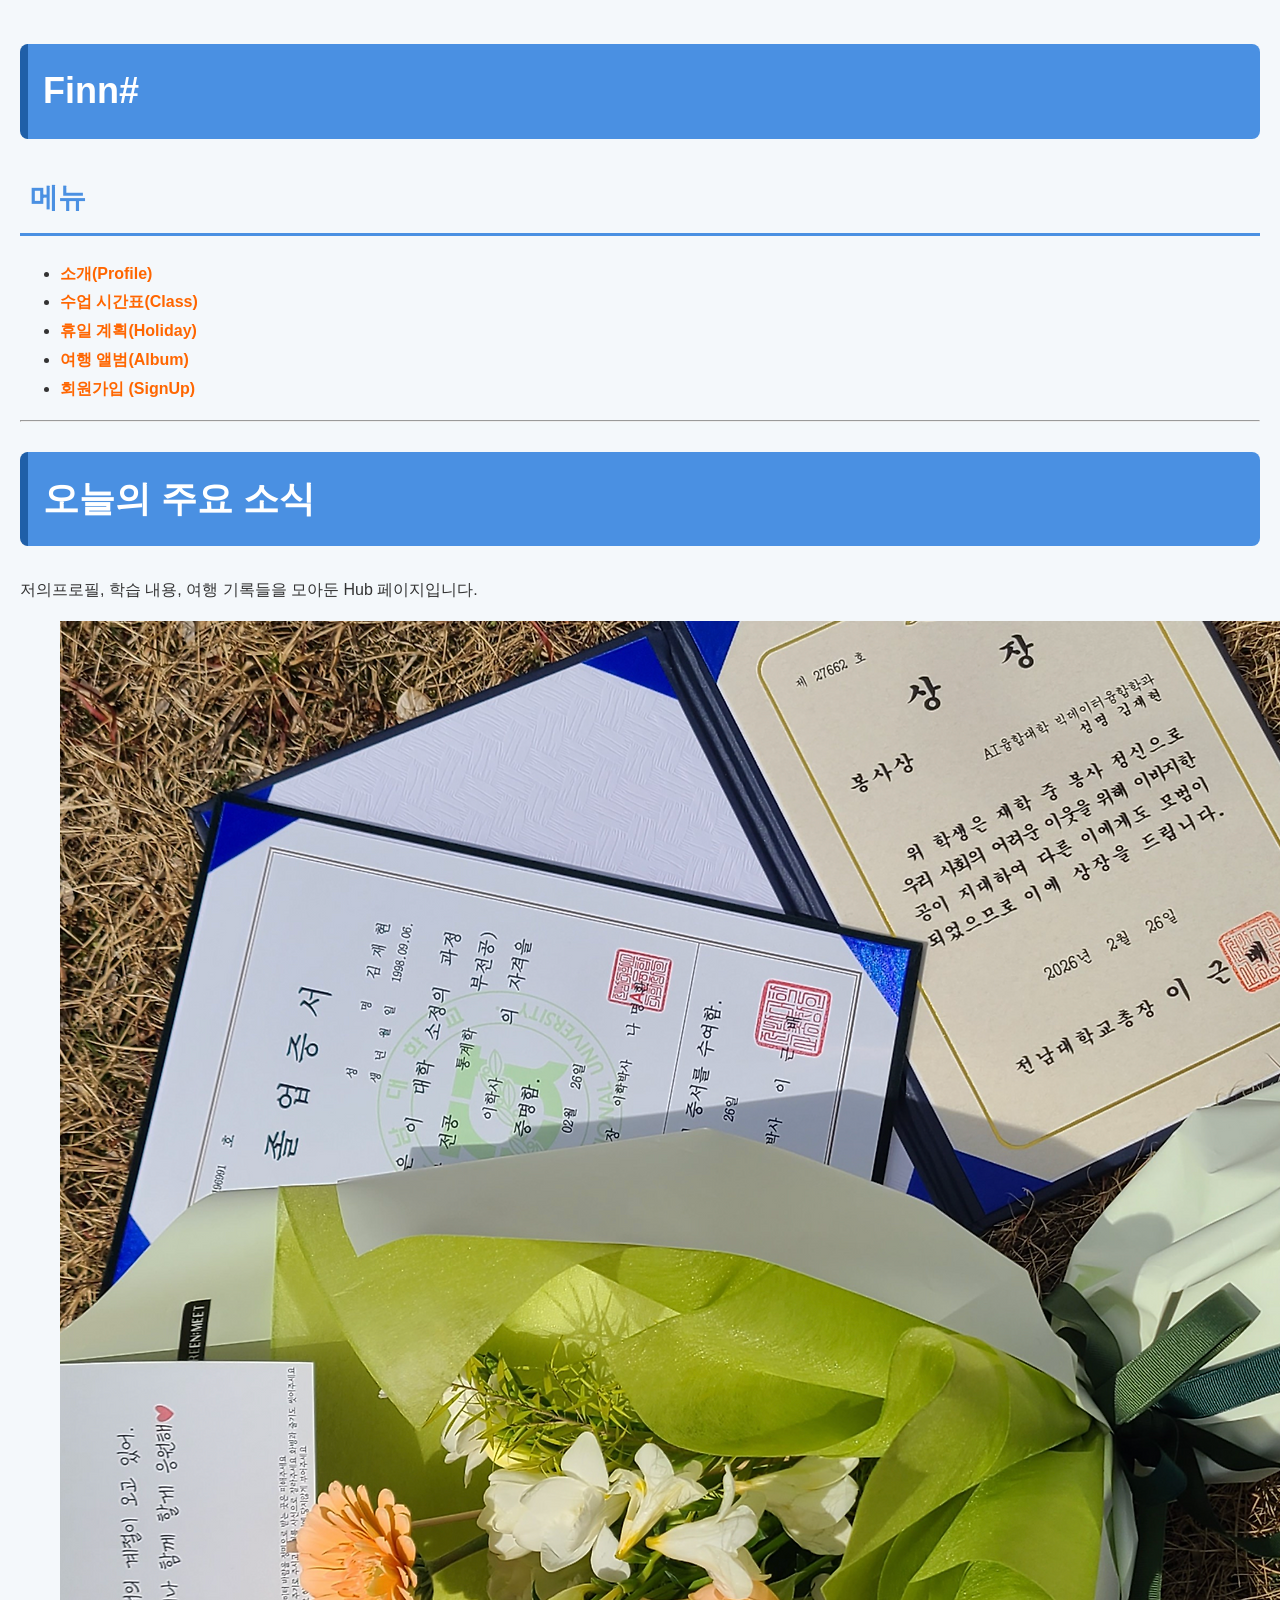
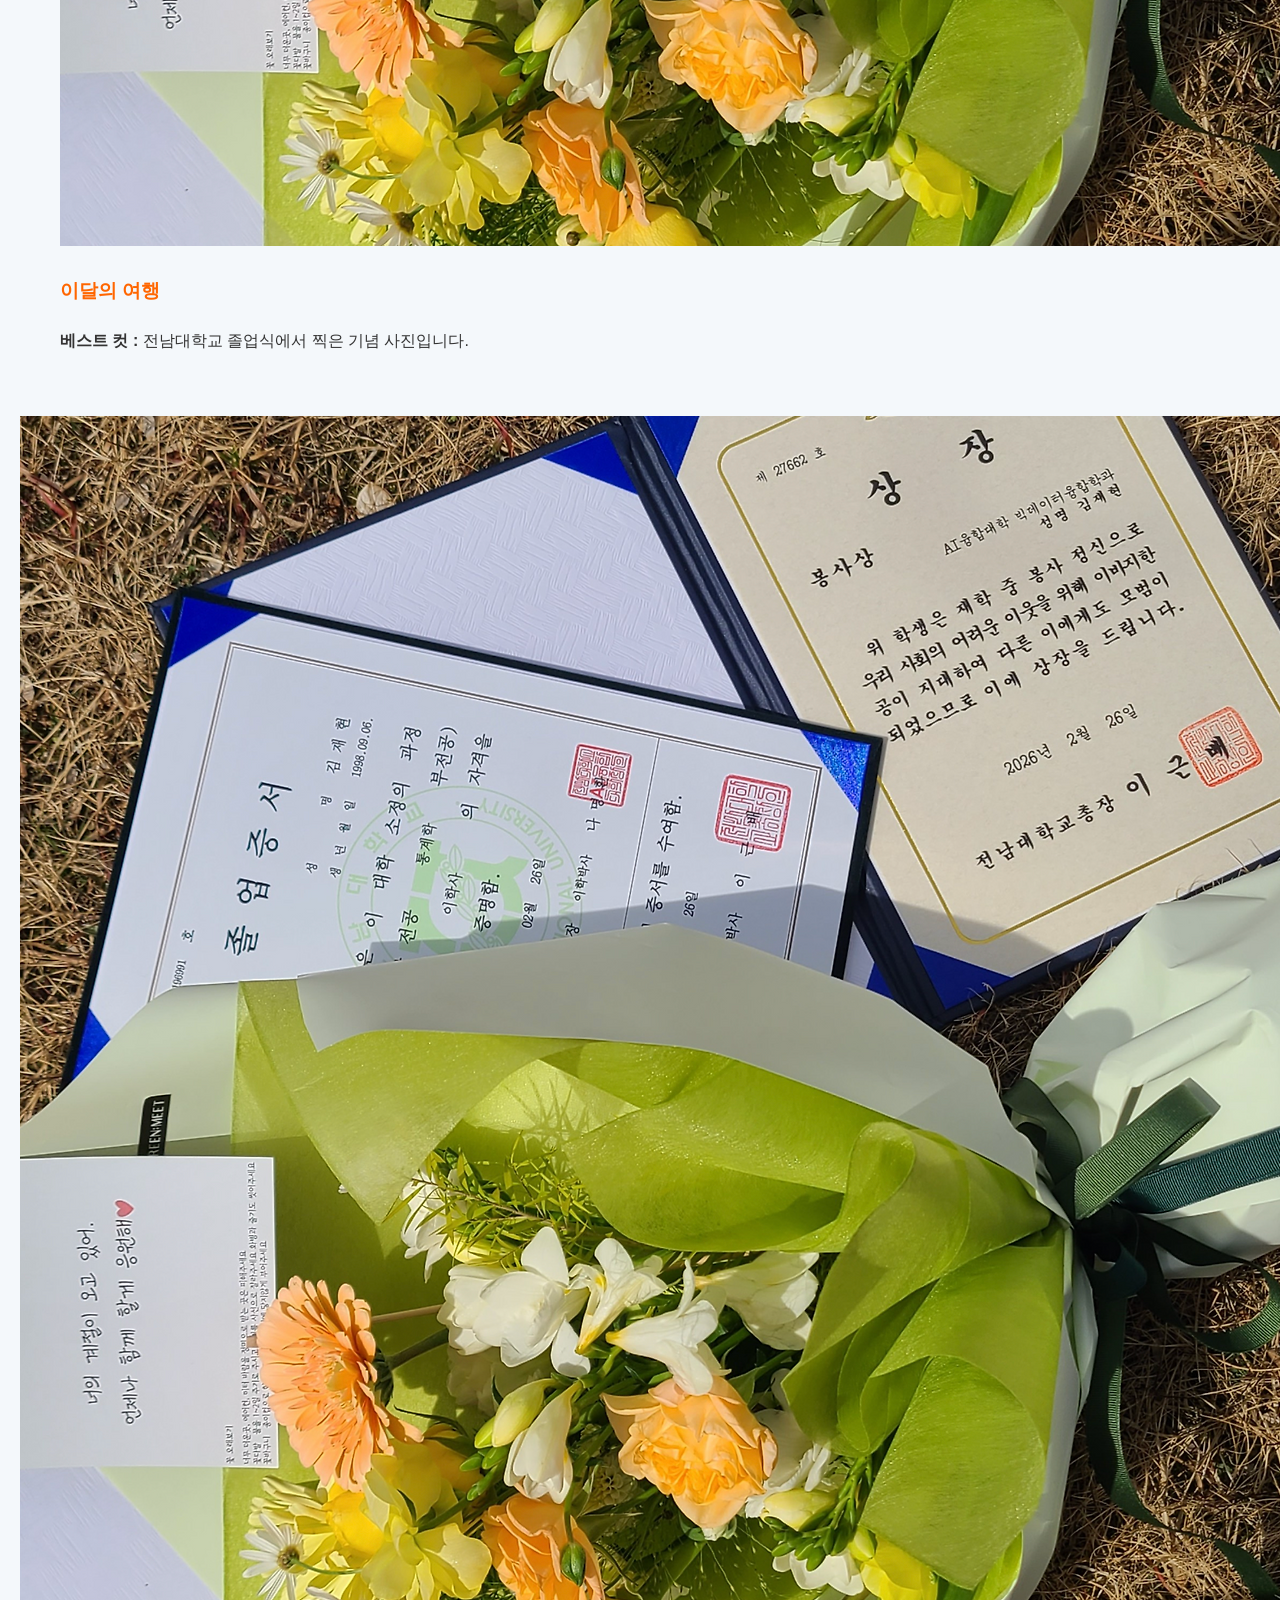
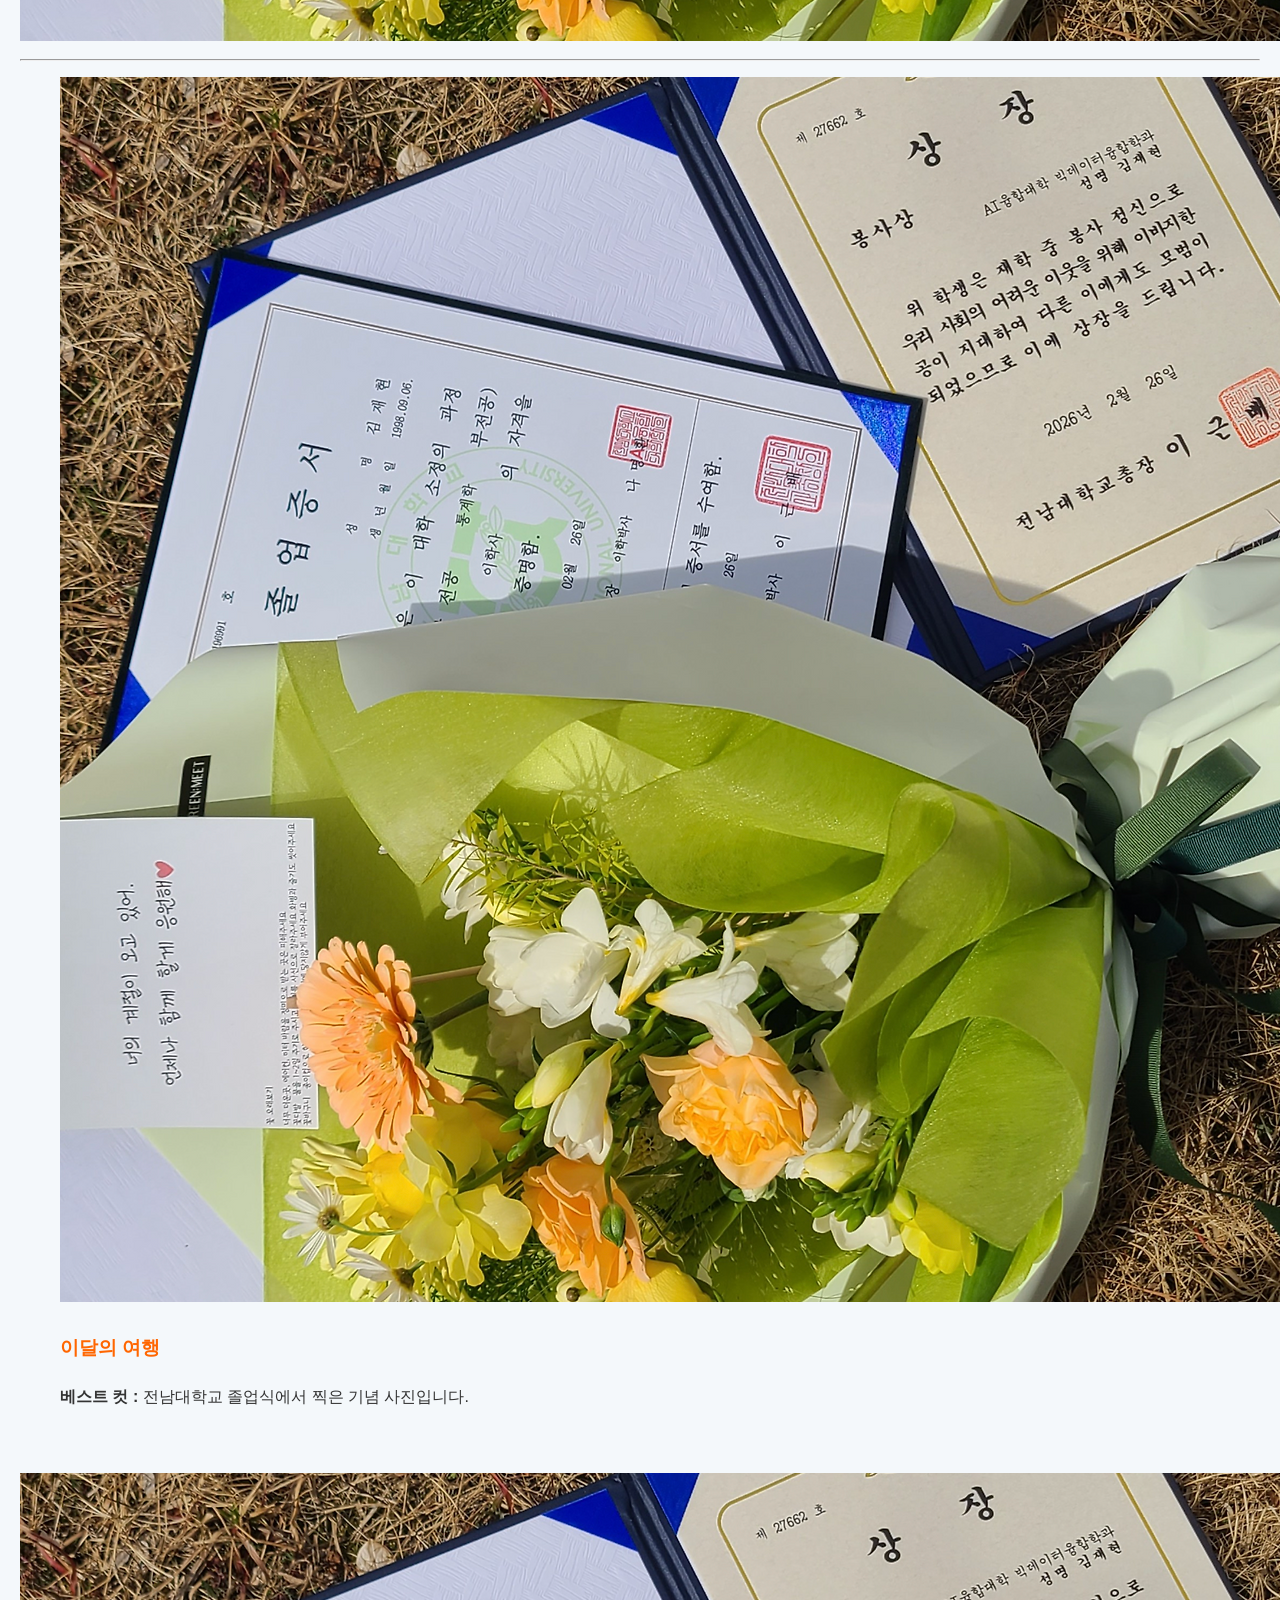
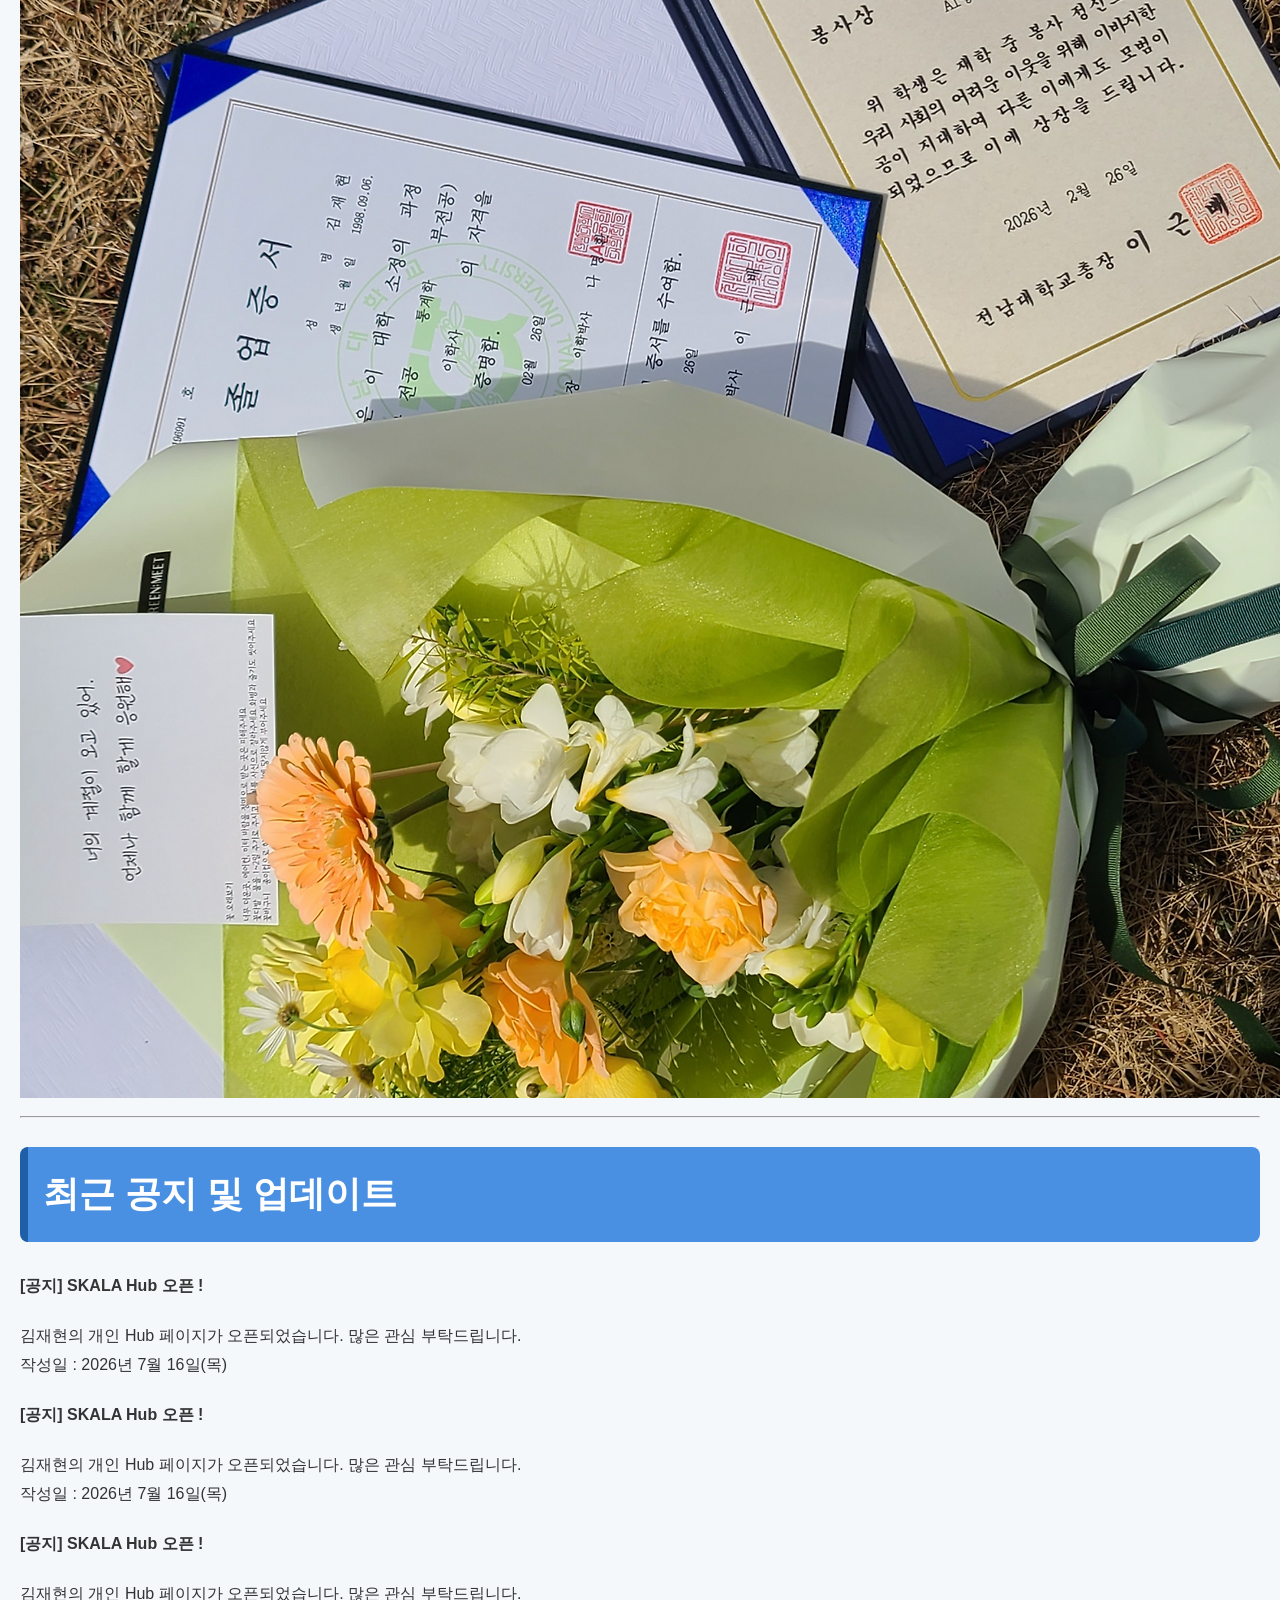
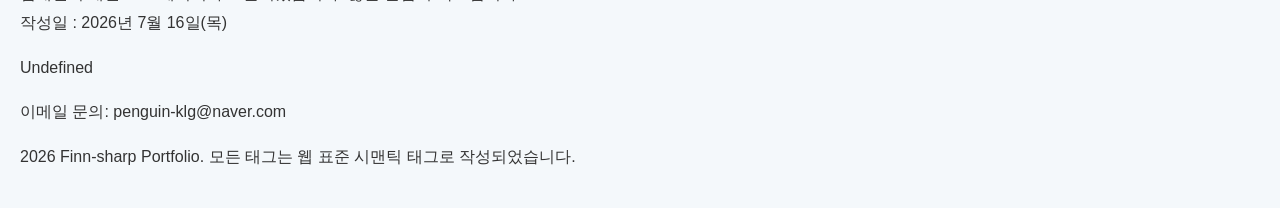
==== html/index.html @ 40cb73b5 "[sub2.1] - html 문서 수정 및 external css 반영 1. html에서 <head> 내부 <link rel=stylesheet href=../css/style.c" ====
<!DOCTYPE html>
<html lang="en">
<head>
    <meta charset="UTF-8">
    <meta name="viewport" content="width=device-width, initial-scale=1.0">
    <title>Welcome SKALA</title>
    <link rel="stylesheet" href="../css/style.css">
</head>
<body>
    <header>
        <h1>Finn#</h1>
        <h2 class="main_sub_text">메뉴</h2>
        <nav>
            <ul>
                <li><a href="myProfile.html">소개(Profile)</a></li>
                <li><a href="myClass.html">수업 시간표(Class)</a></li>
                <li><a href="myHoliday.html">휴일 계획(Holiday)</a></li>
                <li><a href="myTrip.html">여행 앨범(Album)</a></li>
                <li><a href="signUp.html">회원가입 (SignUp)</a></li>
            </ul>
        </nav>
    </header>
    <hr>
    <main>
        <section>
            <h1 class="main_title">오늘의 주요 소식</h1>
            <p>저의프로필, 학습 내용, 여행 기록들을 모아둔 Hub 페이지입니다.</p>
        </section>
        <section>
            <figure class="card_info_box">
                <img src="/media/img/graduate.png" alt="CNU Graduation">
                <h3><a href="myTrip.html">이달의 여행</a></h3> 
                <p><b>베스트 컷 : </b> 전남대학교 졸업식에서 찍은 기념 사진입니다.</p><br>
            </figure>
            <div class="card_image_box">
                <a href="myTrip.html"><img src="/media/img/graduate.png" alt="CNU Graduation"></a>
            </div>
        </section>
        <hr>
        <section>
            <figure class="card_info_box">
                <img src="/media/img/graduate.png" alt="CNU Graduation">
                <h3><a href="myTrip.html">이달의 여행</a></h3> 
                <p><b>베스트 컷 : </b> 전남대학교 졸업식에서 찍은 기념 사진입니다.</p><br>
            </figure>
            <div class="card_image_box">
                <a href="myTrip.html"><img src="/media/img/graduate.png" alt="CNU Graduation"></a>
            </div>
        </section>
        <hr>
        <section>    
            <h1 class="main_title">최근 공지 및 업데이트</h1>
            <article class="main_notice_card">                
                    <h4 class="main_notice_title">[공지] SKALA Hub 오픈 !</h4>
                    <p class="main_notice_text">김재현의 개인 Hub 페이지가 오픈되었습니다. 많은 관심 부탁드립니다.
                    <br>작성일 : 2026년 7월 16일(목)</p>
            </article>
            <article class="main_notice_card">
                    <h4 class="main_notice_title">[공지] SKALA Hub 오픈 !</h4>
                    <p class="main_notice_text">김재현의 개인 Hub 페이지가 오픈되었습니다. 많은 관심 부탁드립니다.
                    <br>작성일 : 2026년 7월 16일(목)</p>
            </article>
            <article class="main_notice_card">
                    <h4 class="main_notice_title">[공지] SKALA Hub 오픈 !</h4>
                    <p class="main_notice_text">김재현의 개인 Hub 페이지가 오픈되었습니다. 많은 관심 부탁드립니다.
                    <br>작성일 : 2026년 7월 16일(목)</p>
            </article>
        </section>
    </main>      
    <footer>
        <div>
            <aside>
                <p>Undefined</p>
            </aside> 
            <p>이메일 문의: penguin-klg@naver.com</p>
            <p>2026 Finn-sharp Portfolio. 모든 태그는 웹 표준 시맨틱 태그로 작성되었습니다.</p>
        </div>
    </footer>
</body>
</html>
---- css/style.css ----
/* 전체 페이지 스타일 */
body {
    font-family: "Noto Sans KR", sans-serif;
    background-color: #f4f8fb;
    color: #333;
    line-height: 1.8;
    margin: 0;
    padding: 20px;
}

/* 제목 스타일 */
h1 {
    color: #ffffff;
    background-color: #4a90e2;
    font-size: 36px;
    padding: 15px;
    border-left: 8px solid #1f5fa8;
    border-radius: 8px;
}

h2 {
    color: #4a90e2;
    font-size: 28px;
    padding: 10px;
    border-bottom: 3px solid #4a90e2;
}

/* 링크 스타일 */
a {
    color: #ff6600;
    text-decoration: none;
    font-weight: bold;
}

a:hover {
    color: #cc3300;
    text-decoration: underline;
}
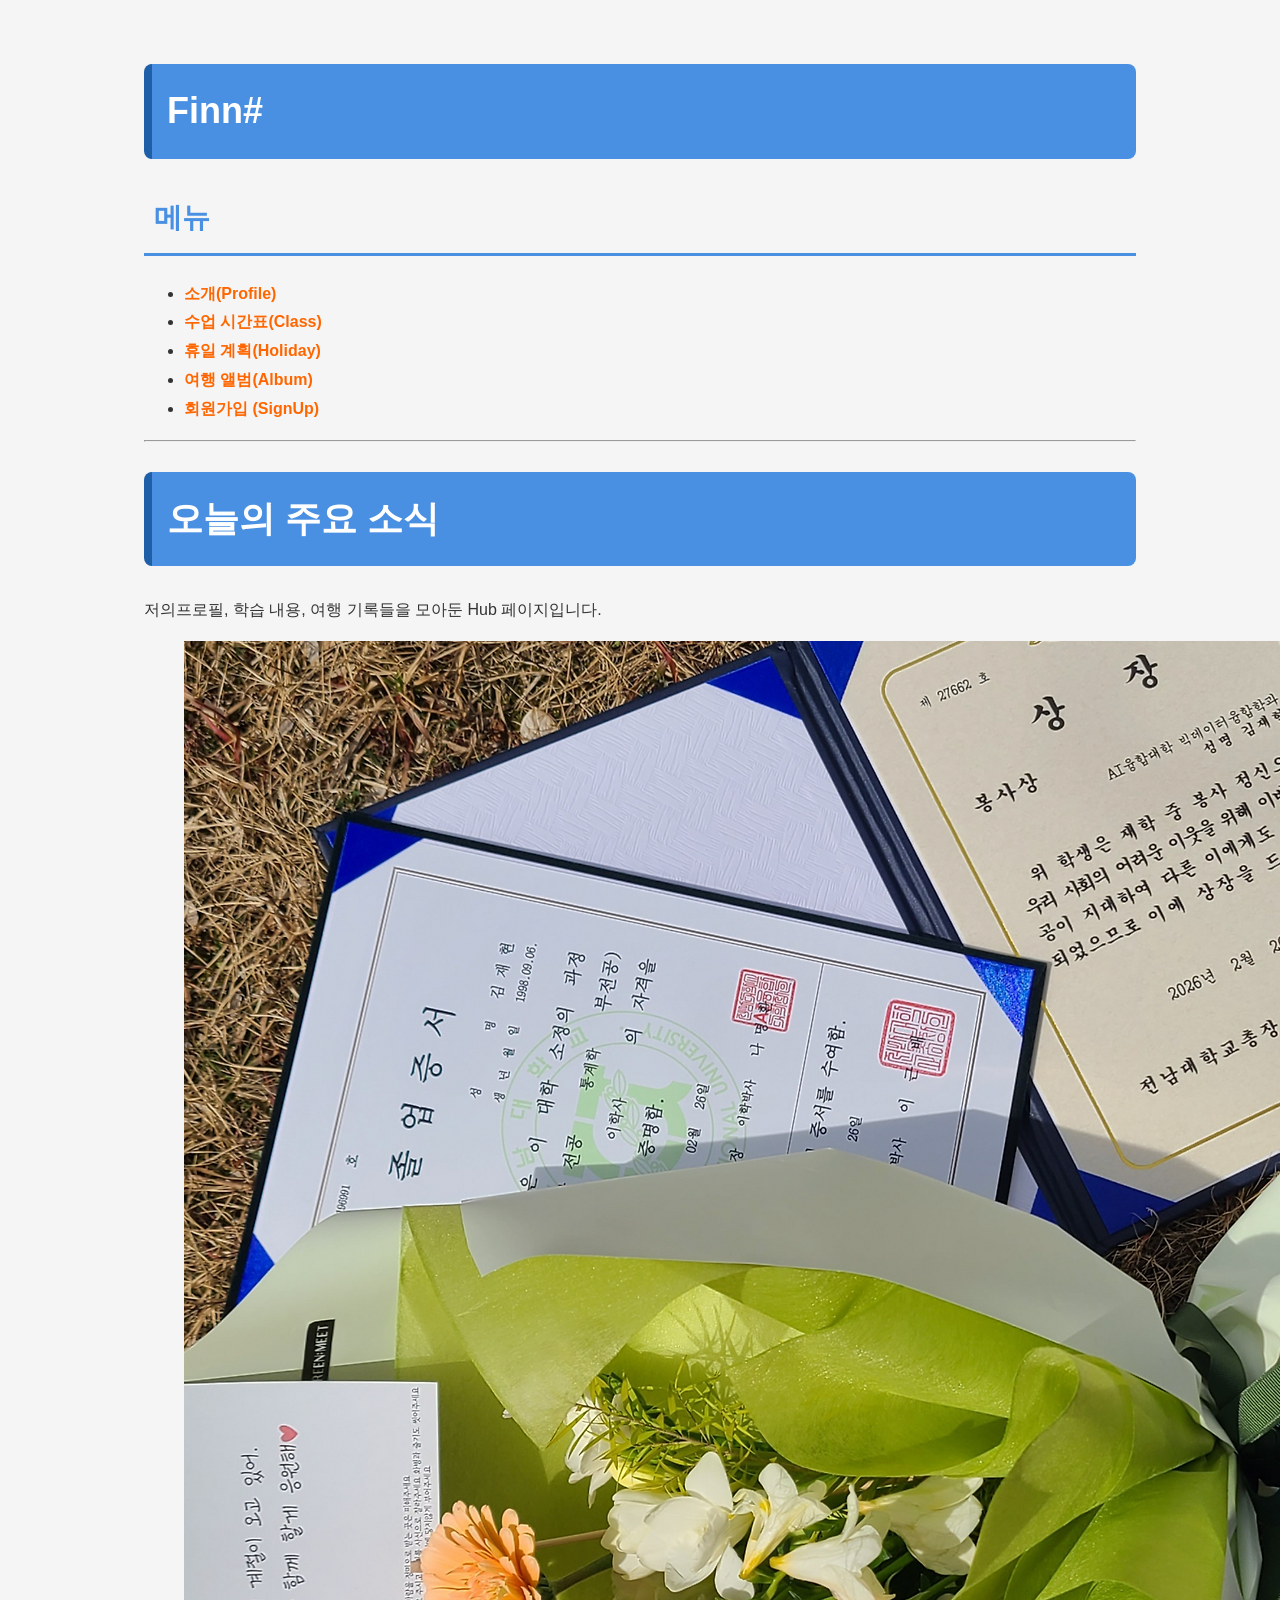
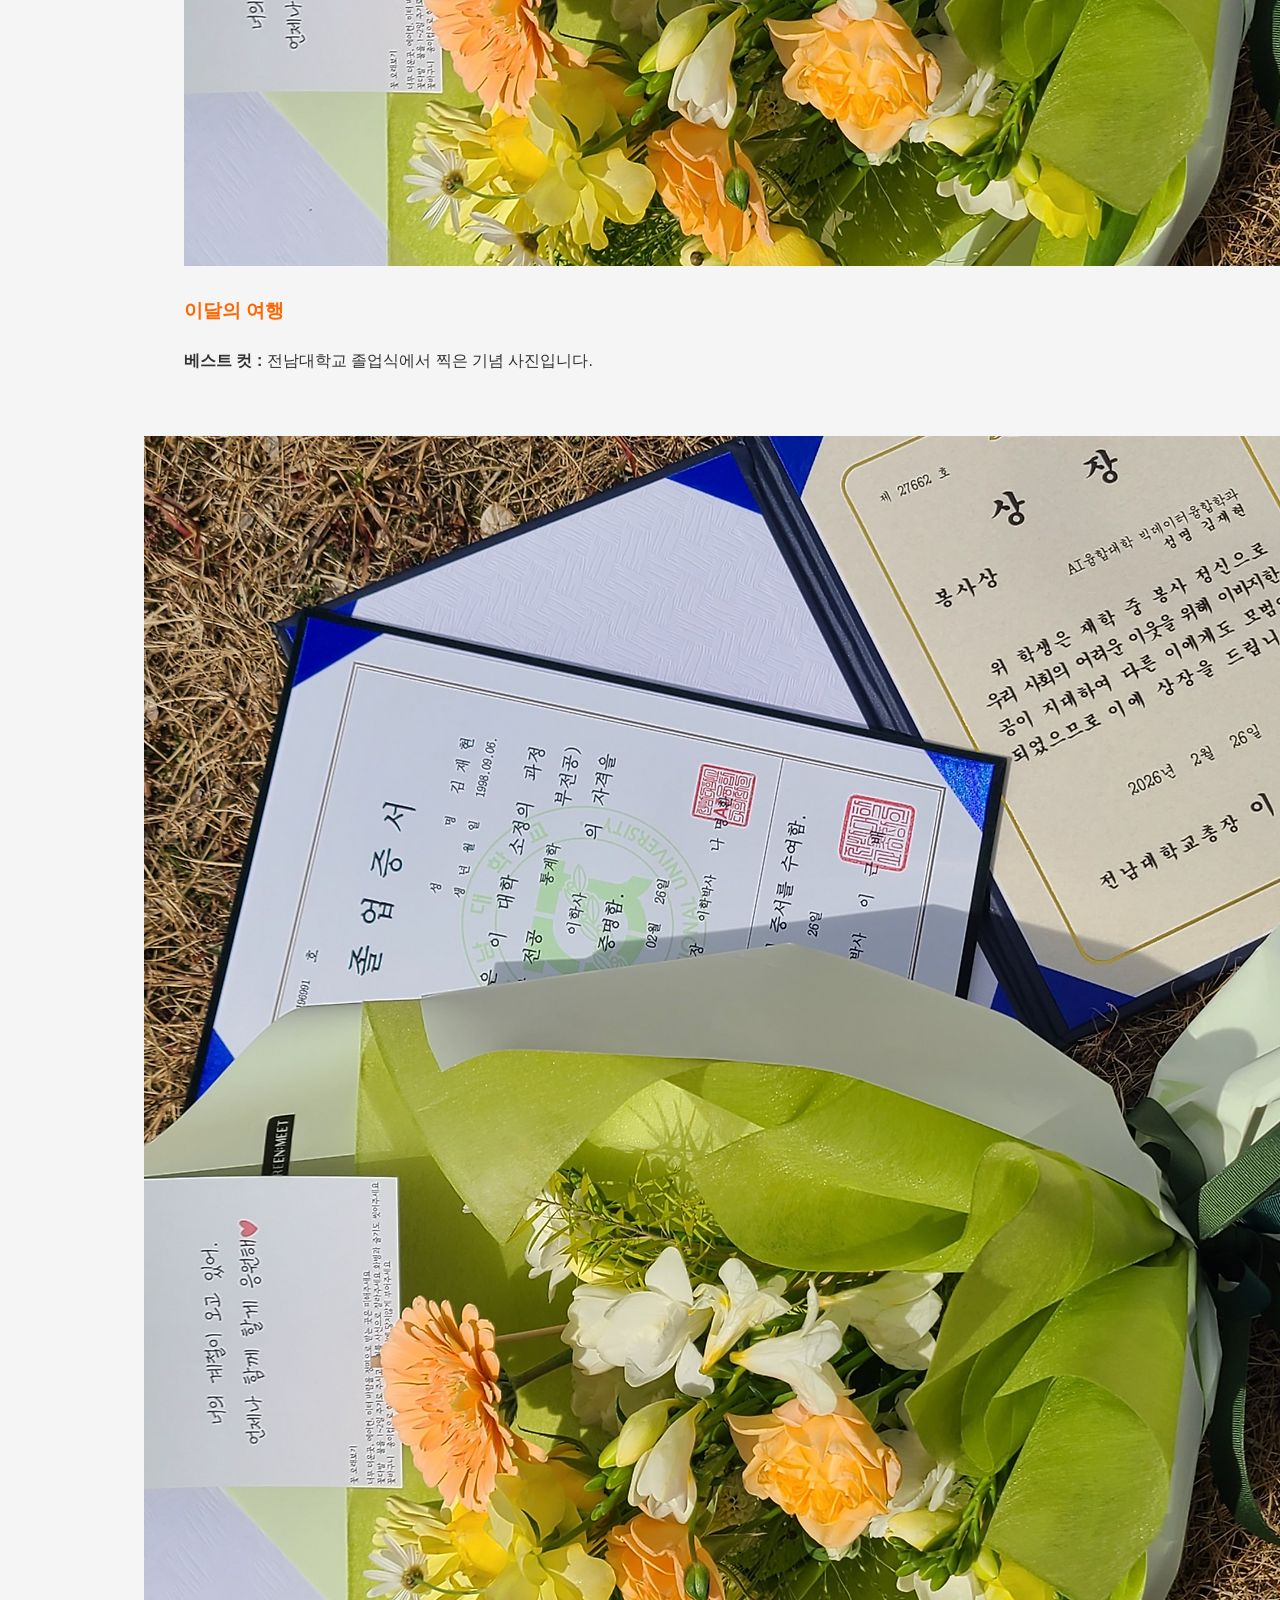
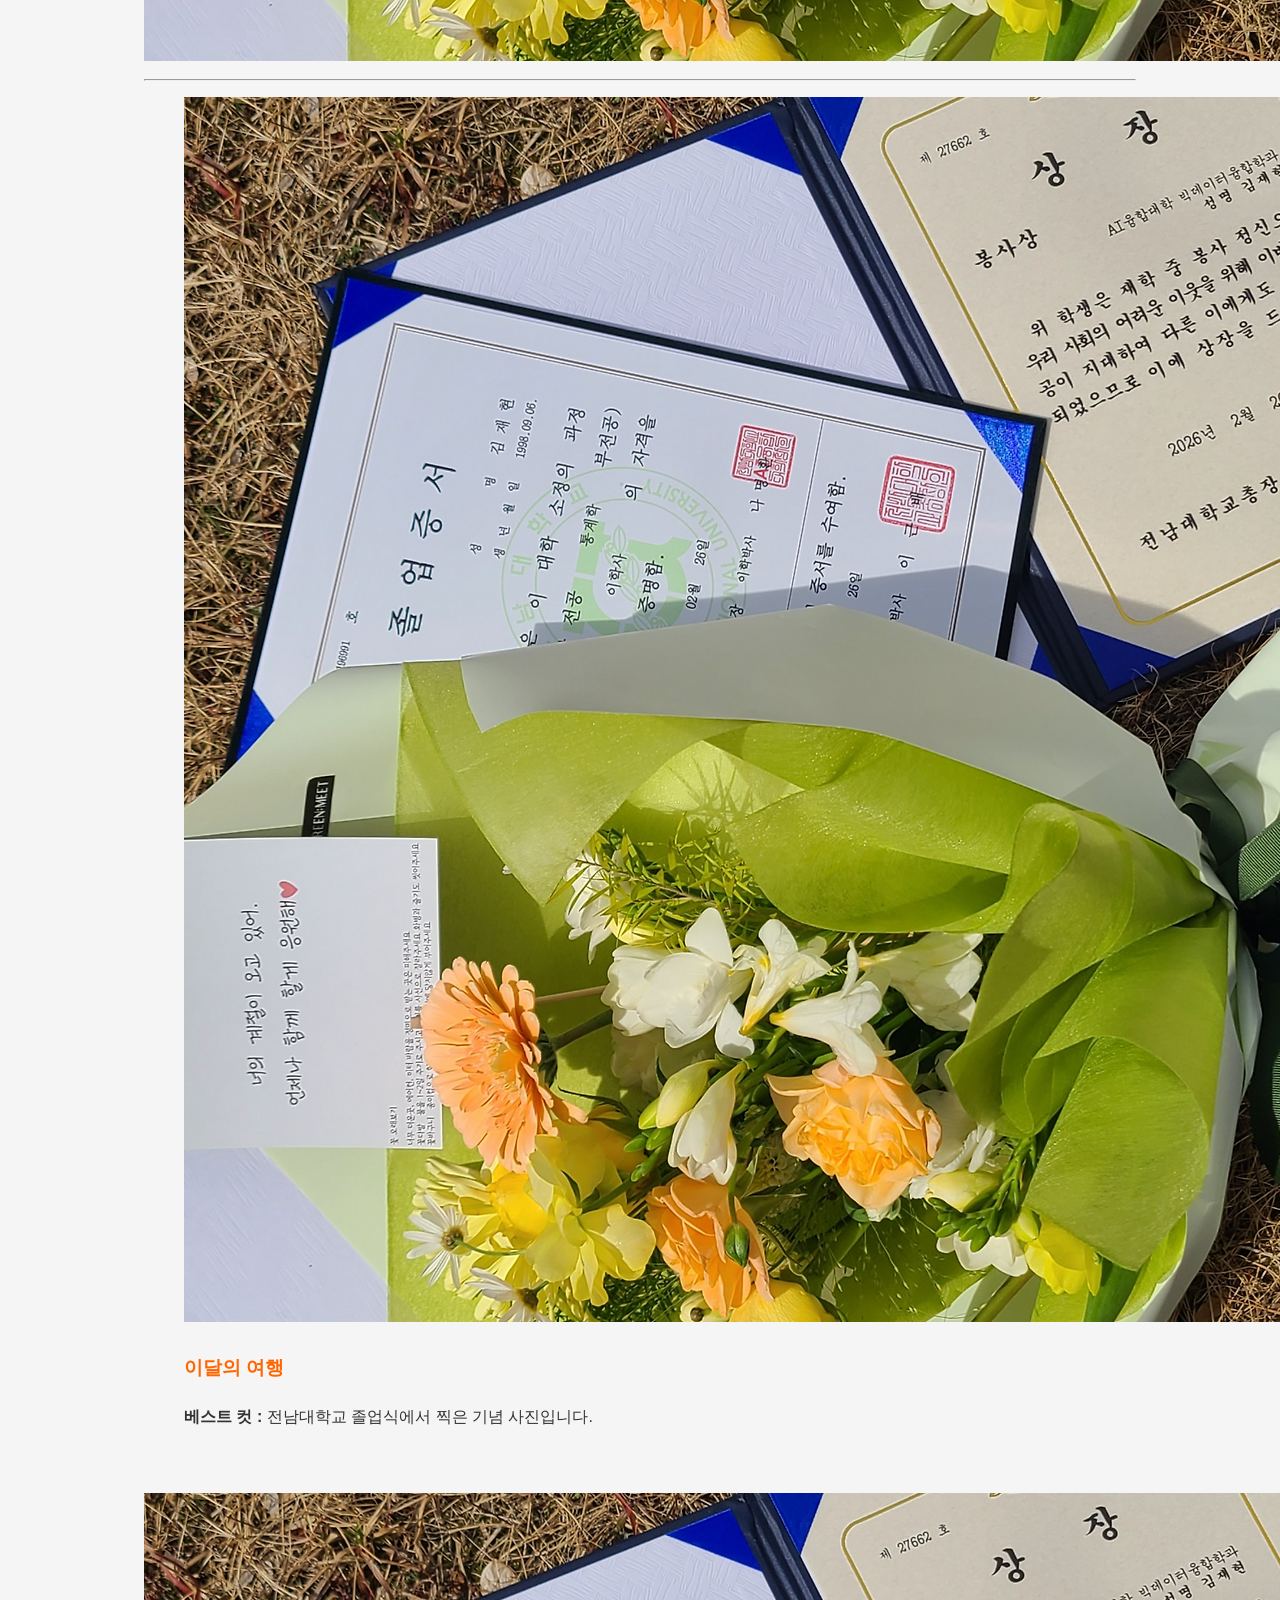
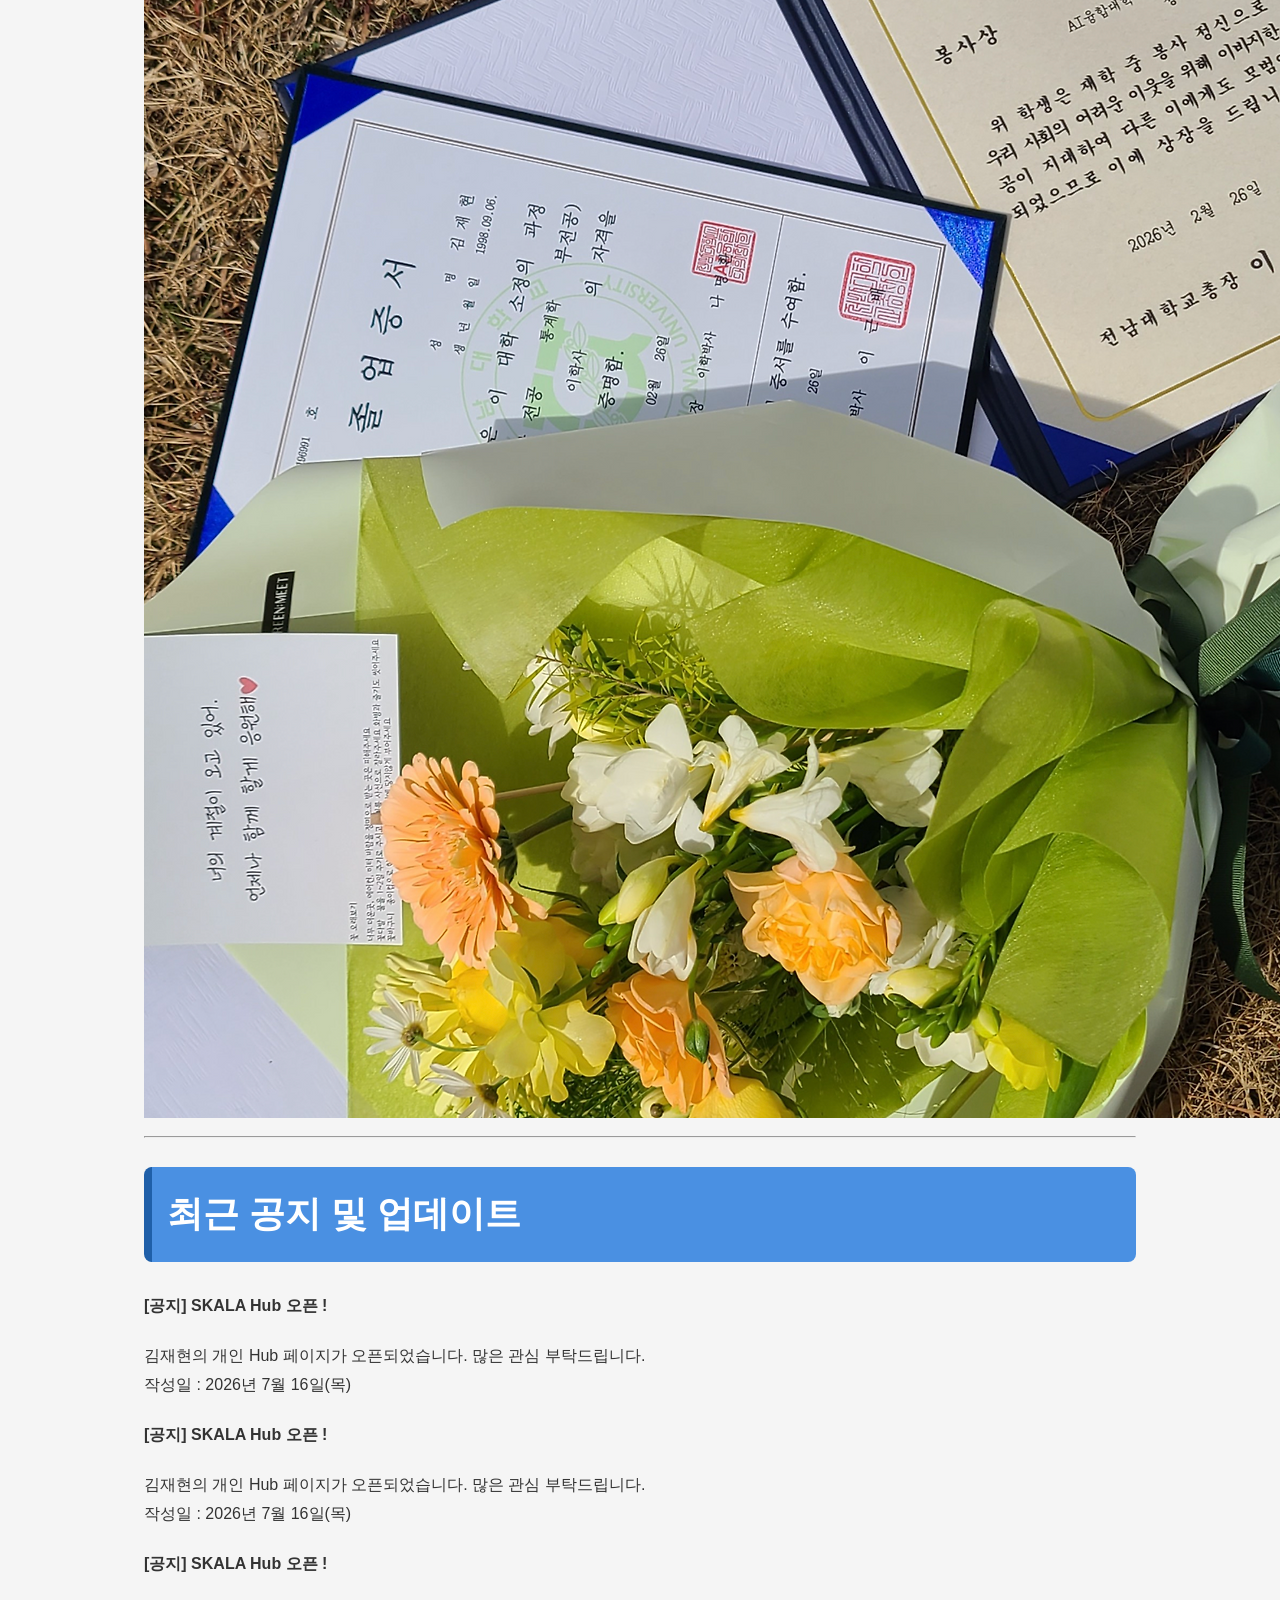
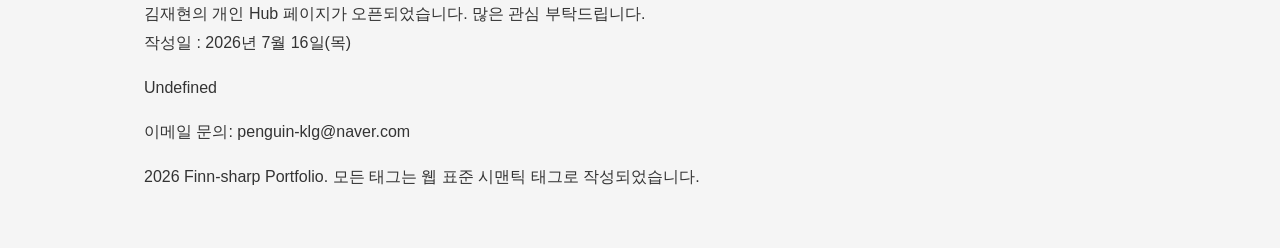
==== commit 943cc042: "Merge pull request #8 from finn-sharp/sub2.2/container [Subject] 과제 2.2 수행에 따른 병합 요청" ====
--- a/html/index.html
+++ b/html/index.html
@@ -7,74 +7,77 @@
     <link rel="stylesheet" href="../css/style.css">
 </head>
 <body>
-    <header>
-        <h1>Finn#</h1>
-        <h2 class="main_sub_text">메뉴</h2>
-        <nav>
-            <ul>
-                <li><a href="myProfile.html">소개(Profile)</a></li>
-                <li><a href="myClass.html">수업 시간표(Class)</a></li>
-                <li><a href="myHoliday.html">휴일 계획(Holiday)</a></li>
-                <li><a href="myTrip.html">여행 앨범(Album)</a></li>
-                <li><a href="signUp.html">회원가입 (SignUp)</a></li>
-            </ul>
-        </nav>
-    </header>
-    <hr>
-    <main>
-        <section>
-            <h1 class="main_title">오늘의 주요 소식</h1>
-            <p>저의프로필, 학습 내용, 여행 기록들을 모아둔 Hub 페이지입니다.</p>
-        </section>
-        <section>
-            <figure class="card_info_box">
-                <img src="/media/img/graduate.png" alt="CNU Graduation">
-                <h3><a href="myTrip.html">이달의 여행</a></h3> 
-                <p><b>베스트 컷 : </b> 전남대학교 졸업식에서 찍은 기념 사진입니다.</p><br>
-            </figure>
-            <div class="card_image_box">
-                <a href="myTrip.html"><img src="/media/img/graduate.png" alt="CNU Graduation"></a>
+    <div class="container">
+
+        <header>
+            <h1>Finn#</h1>
+            <h2 class="main_sub_text">메뉴</h2>
+            <nav>
+                <ul>
+                    <li><a href="myProfile.html">소개(Profile)</a></li>
+                    <li><a href="myClass.html">수업 시간표(Class)</a></li>
+                    <li><a href="myHoliday.html">휴일 계획(Holiday)</a></li>
+                    <li><a href="myTrip.html">여행 앨범(Album)</a></li>
+                    <li><a href="signUp.html">회원가입 (SignUp)</a></li>
+                </ul>
+            </nav>
+        </header>
+        <hr>
+        <main>
+            <section>
+                <h1 class="main_title">오늘의 주요 소식</h1>
+                <p>저의프로필, 학습 내용, 여행 기록들을 모아둔 Hub 페이지입니다.</p>
+            </section>
+            <section>
+                <figure class="card_info_box">
+                    <img src="/media/img/graduate.png" alt="CNU Graduation">
+                    <h3><a href="myTrip.html">이달의 여행</a></h3> 
+                    <p><b>베스트 컷 : </b> 전남대학교 졸업식에서 찍은 기념 사진입니다.</p><br>
+                </figure>
+                <div class="card_image_box">
+                    <a href="myTrip.html"><img src="/media/img/graduate.png" alt="CNU Graduation"></a>
+                </div>
+            </section>
+            <hr>
+            <section>
+                <figure class="card_info_box">
+                    <img src="/media/img/graduate.png" alt="CNU Graduation">
+                    <h3><a href="myTrip.html">이달의 여행</a></h3> 
+                    <p><b>베스트 컷 : </b> 전남대학교 졸업식에서 찍은 기념 사진입니다.</p><br>
+                </figure>
+                <div class="card_image_box">
+                    <a href="myTrip.html"><img src="/media/img/graduate.png" alt="CNU Graduation"></a>
+                </div>
+            </section>
+            <hr>
+            <section>    
+                <h1 class="main_title">최근 공지 및 업데이트</h1>
+                <article class="main_notice_card">                
+                        <h4 class="main_notice_title">[공지] SKALA Hub 오픈 !</h4>
+                        <p class="main_notice_text">김재현의 개인 Hub 페이지가 오픈되었습니다. 많은 관심 부탁드립니다.
+                        <br>작성일 : 2026년 7월 16일(목)</p>
+                </article>
+                <article class="main_notice_card">
+                        <h4 class="main_notice_title">[공지] SKALA Hub 오픈 !</h4>
+                        <p class="main_notice_text">김재현의 개인 Hub 페이지가 오픈되었습니다. 많은 관심 부탁드립니다.
+                        <br>작성일 : 2026년 7월 16일(목)</p>
+                </article>
+                <article class="main_notice_card">
+                        <h4 class="main_notice_title">[공지] SKALA Hub 오픈 !</h4>
+                        <p class="main_notice_text">김재현의 개인 Hub 페이지가 오픈되었습니다. 많은 관심 부탁드립니다.
+                        <br>작성일 : 2026년 7월 16일(목)</p>
+                </article>
+            </section>
+        </main>      
+        <footer>
+            <div>
+                <aside>
+                    <p>Undefined</p>
+                </aside> 
+                <p>이메일 문의: penguin-klg@naver.com</p>
+                <p>2026 Finn-sharp Portfolio. 모든 태그는 웹 표준 시맨틱 태그로 작성되었습니다.</p>
             </div>
-        </section>
-        <hr>
-        <section>
-            <figure class="card_info_box">
-                <img src="/media/img/graduate.png" alt="CNU Graduation">
-                <h3><a href="myTrip.html">이달의 여행</a></h3> 
-                <p><b>베스트 컷 : </b> 전남대학교 졸업식에서 찍은 기념 사진입니다.</p><br>
-            </figure>
-            <div class="card_image_box">
-                <a href="myTrip.html"><img src="/media/img/graduate.png" alt="CNU Graduation"></a>
-            </div>
-        </section>
-        <hr>
-        <section>    
-            <h1 class="main_title">최근 공지 및 업데이트</h1>
-            <article class="main_notice_card">                
-                    <h4 class="main_notice_title">[공지] SKALA Hub 오픈 !</h4>
-                    <p class="main_notice_text">김재현의 개인 Hub 페이지가 오픈되었습니다. 많은 관심 부탁드립니다.
-                    <br>작성일 : 2026년 7월 16일(목)</p>
-            </article>
-            <article class="main_notice_card">
-                    <h4 class="main_notice_title">[공지] SKALA Hub 오픈 !</h4>
-                    <p class="main_notice_text">김재현의 개인 Hub 페이지가 오픈되었습니다. 많은 관심 부탁드립니다.
-                    <br>작성일 : 2026년 7월 16일(목)</p>
-            </article>
-            <article class="main_notice_card">
-                    <h4 class="main_notice_title">[공지] SKALA Hub 오픈 !</h4>
-                    <p class="main_notice_text">김재현의 개인 Hub 페이지가 오픈되었습니다. 많은 관심 부탁드립니다.
-                    <br>작성일 : 2026년 7월 16일(목)</p>
-            </article>
-        </section>
-    </main>      
-    <footer>
-        <div>
-            <aside>
-                <p>Undefined</p>
-            </aside> 
-            <p>이메일 문의: penguin-klg@naver.com</p>
-            <p>2026 Finn-sharp Portfolio. 모든 태그는 웹 표준 시맨틱 태그로 작성되었습니다.</p>
-        </div>
-    </footer>
+        </footer>
+    </div>
 </body>
 </html>
--- a/css/style.css
+++ b/css/style.css
@@ -32,7 +32,62 @@
     font-weight: bold;
 }
 
+
+/* subject 2.2 - 박스 모델의 이해*/
 a:hover {
     color: #cc3300;
     text-decoration: underline;
-}+}
+
+
+body {
+    margin: 0;
+    background-color: #f5f5f5;
+    font-family: Arial, sans-serif;
+}
+
+/* subject 2.2 - myTrip - trip-card */
+.trip-card {
+    background-color: white;
+    border: 2px solid #4CAF50;
+    padding: 20px;
+    margin: 15px 0;
+    border-radius: 10px;
+    box-shadow: 2px 2px 8px rgba(0,0,0,0.2);
+}
+
+/* subject 2.2 - myClass */
+table {
+    width: 100%;
+    border-collapse: collapse;
+    margin-top: 20px;
+    background-color: white;
+}
+
+th {
+    background-color: #4CAF50;
+    color: white;
+    padding: 12px;
+    border: 1px solid #ddd;
+}
+
+td {
+    padding: 12px;
+    border: 1px solid #ddd;
+    text-align: center;
+}
+
+tr:nth-child(even) {
+    background-color: #f2f2f2;
+}
+
+tr:hover {
+    background-color: #e8f5e9;
+}
+
+.container {
+    width: 80%;
+    max-width: 1000px;
+    margin: 0 auto;   /* 가운데 정렬 */
+    padding: 20px;
+}
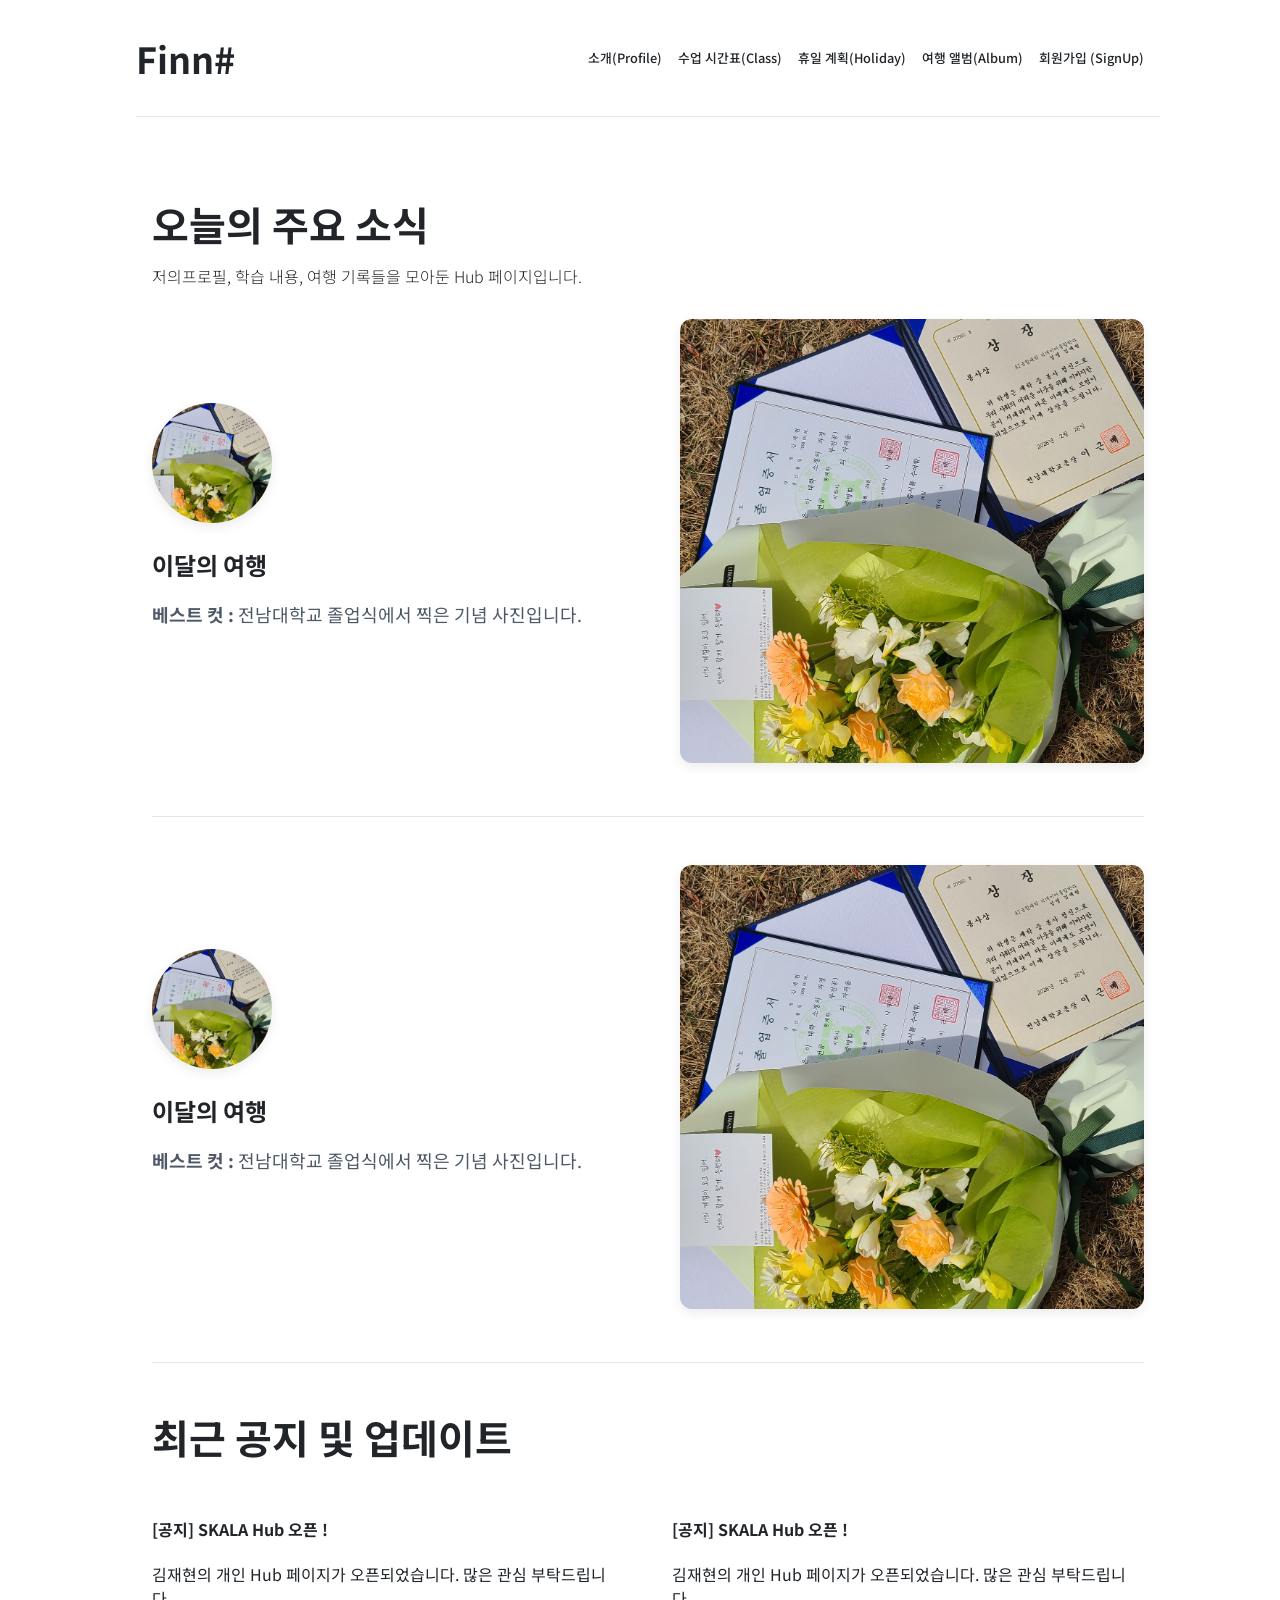
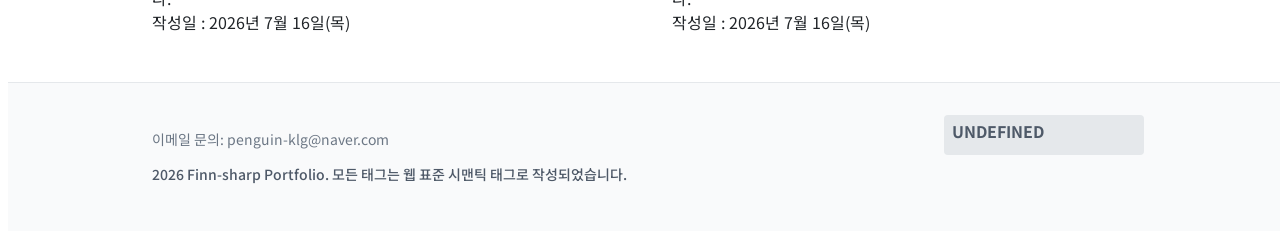
==== commit c8a9f68a: "[sub2.4] - 모든 페이지 Semantic HTML 적용 및 index.html 고도화 1. subject2.1 ~ 2.3에서 반영한 css 스타일을 Design System" ====
--- a/html/index.html
+++ b/html/index.html
@@ -7,77 +7,75 @@
     <link rel="stylesheet" href="../css/style.css">
 </head>
 <body>
-    <div class="container">
-
-        <header>
-            <h1>Finn#</h1>
-            <h2 class="main_sub_text">메뉴</h2>
-            <nav>
-                <ul>
-                    <li><a href="myProfile.html">소개(Profile)</a></li>
-                    <li><a href="myClass.html">수업 시간표(Class)</a></li>
-                    <li><a href="myHoliday.html">휴일 계획(Holiday)</a></li>
-                    <li><a href="myTrip.html">여행 앨범(Album)</a></li>
-                    <li><a href="signUp.html">회원가입 (SignUp)</a></li>
-                </ul>
-            </nav>
-        </header>
-        <hr>
-        <main>
-            <section>
-                <h1 class="main_title">오늘의 주요 소식</h1>
-                <p>저의프로필, 학습 내용, 여행 기록들을 모아둔 Hub 페이지입니다.</p>
-            </section>
-            <section>
-                <figure class="card_info_box">
+    <header>
+        <h1 class="logo"><a href="index.html">Finn#</a></h1>
+        <h1 class="main_sub_text">메뉴</h1>
+        <nav>
+            <ul class="main_nav">
+                <li><a href="myProfile.html">소개(Profile)</a></li>
+                <li><a href="myClass.html">수업 시간표(Class)</a></li>
+                <li><a href="myHoliday.html">휴일 계획(Holiday)</a></li>
+                <li><a href="myTrip.html">여행 앨범(Album)</a></li>
+                <li><a href="signUp.html">회원가입 (SignUp)</a></li>
+            </ul>
+        </nav>
+    </header>
+    <hr>
+    <main class="container">
+        <section class="main_title">
+            <h1>오늘의 주요 소식</h1>
+            <p>저의프로필, 학습 내용, 여행 기록들을 모아둔 Hub 페이지입니다.</p>
+        </section>
+        <section class=""card_info>
+            <div class="card_info_box">
+                <figure >
                     <img src="/media/img/graduate.png" alt="CNU Graduation">
                     <h3><a href="myTrip.html">이달의 여행</a></h3> 
                     <p><b>베스트 컷 : </b> 전남대학교 졸업식에서 찍은 기념 사진입니다.</p><br>
                 </figure>
-                <div class="card_image_box">
-                    <a href="myTrip.html"><img src="/media/img/graduate.png" alt="CNU Graduation"></a>
-                </div>
-            </section>
+                <a class="card_info_image" href="myTrip.html">
+                    <img src="/media/img/graduate.png" alt="CNU Graduation">
+                </a>
+            </div>
             <hr>
-            <section>
-                <figure class="card_info_box">
+            <div class="card_info_box">
+                <figure >
                     <img src="/media/img/graduate.png" alt="CNU Graduation">
                     <h3><a href="myTrip.html">이달의 여행</a></h3> 
                     <p><b>베스트 컷 : </b> 전남대학교 졸업식에서 찍은 기념 사진입니다.</p><br>
                 </figure>
-                <div class="card_image_box">
-                    <a href="myTrip.html"><img src="/media/img/graduate.png" alt="CNU Graduation"></a>
-                </div>
-            </section>
-            <hr>
-            <section>    
-                <h1 class="main_title">최근 공지 및 업데이트</h1>
-                <article class="main_notice_card">                
-                        <h4 class="main_notice_title">[공지] SKALA Hub 오픈 !</h4>
-                        <p class="main_notice_text">김재현의 개인 Hub 페이지가 오픈되었습니다. 많은 관심 부탁드립니다.
-                        <br>작성일 : 2026년 7월 16일(목)</p>
-                </article>
-                <article class="main_notice_card">
-                        <h4 class="main_notice_title">[공지] SKALA Hub 오픈 !</h4>
-                        <p class="main_notice_text">김재현의 개인 Hub 페이지가 오픈되었습니다. 많은 관심 부탁드립니다.
-                        <br>작성일 : 2026년 7월 16일(목)</p>
-                </article>
-                <article class="main_notice_card">
-                        <h4 class="main_notice_title">[공지] SKALA Hub 오픈 !</h4>
-                        <p class="main_notice_text">김재현의 개인 Hub 페이지가 오픈되었습니다. 많은 관심 부탁드립니다.
-                        <br>작성일 : 2026년 7월 16일(목)</p>
-                </article>
-            </section>
-        </main>      
-        <footer>
+                <a class="card_info_image" href="myTrip.html">
+                    <img src="/media/img/graduate.png" alt="CNU Graduation">
+                </a>
+            </div>
+        </section>
+        <hr>
+        <section class="main_title">
+            <h1>최근 공지 및 업데이트</h1>
+        </section>
+        <section class="card_notice">    
+            <article class="card_notice_item">                
+                    <h4 class="card_notice_title">[공지] SKALA Hub 오픈 !</h4>
+                    <p class="card_notice_summary">김재현의 개인 Hub 페이지가 오픈되었습니다. 많은 관심 부탁드립니다.
+                    <br>작성일 : 2026년 7월 16일(목)</p>
+            </article>
+            <article class="card_notice_item">
+                    <h4 class="card_notice_title">[공지] SKALA Hub 오픈 !</h4>
+                    <p class="card_notice_summary">김재현의 개인 Hub 페이지가 오픈되었습니다. 많은 관심 부탁드립니다.
+                    <br>작성일 : 2026년 7월 16일(목)</p>
+            </article>
+        </section>
+    </main>      
+    <footer>
+        <div class="container">
+            <aside> 
+                <p>Undefined</p>
+            </aside> 
             <div>
-                <aside>
-                    <p>Undefined</p>
-                </aside> 
                 <p>이메일 문의: penguin-klg@naver.com</p>
                 <p>2026 Finn-sharp Portfolio. 모든 태그는 웹 표준 시맨틱 태그로 작성되었습니다.</p>
             </div>
-        </footer>
-    </div>
+        </div>
+    </footer>
 </body>
 </html>
--- a/css/style.css
+++ b/css/style.css
@@ -1,62 +1,108 @@
-/* 전체 페이지 스타일 */
+/* ==========================================================================
+   1. GOOGLE FONTS (구글 폰트 불러오기)
+   ========================================================================== */
+@import url('https://fonts.googleapis.com/css2?family=Noto+Sans+KR:wght@400;500;700&display=swap');
+
+/* ==========================================================================
+   2. GLOBAL & HEADER STYLE (기본 공통 및 상단 바)
+   ========================================================================== */
+* {
+  box-sizing: border-box;
+  font-family: 'Noto Sans KR', -apple-system, BlinkMacSystemFont, sans-serif;
+}
+figure {
+  margin:0; /* figure 자체적으로 적용되는 margin이 있음 */
+  margin-bottom: 2rem;
+}
+
 body {
-    font-family: "Noto Sans KR", sans-serif;
-    background-color: #f4f8fb;
-    color: #333;
-    line-height: 1.8;
-    margin: 0;
+  /* layout */
+  display:flex;
+  flex-direction: column;
+  width: 100%;
+  height: 100%;
+  min-width: 500px;
+  min-height: 100vh;
+  
+  /* skin */
+  background-color: #ffffff;
+  color: #212529;
+}
+main {
+  flex:1;
+}
+
+/* 전체 h1,h2 tag 대상 제목 스타일 변경 */
+h1 {
+    color: #212529;
+    font-size: 36px;
+}
+
+h2 {
+    color: black;
+    font-size: 28px;
+    padding-bottom: 15px;
+    border-bottom: 3px solid #212529;
+}
+/* 회원가입 페이지 */
+button,
+input[type="submit"],
+input[type="reset"] {
+    background-color: #212529;
+    color: white;
+    border: none;
+    padding: 12px 30px;
+    border-radius: 8px;
+    font-size: 16px;
+    font-weight: bold;
+    cursor: pointer;
+    transition: background-color 0.3s;
+}
+
+#userEmail,
+select[name="emailDomain"] {
+    width: auto;
+}
+
+button:hover,
+input[type="submit"]:hover,
+input[type="reset"]:hover {
+    background-color: #212529;
+}
+
+input[type="text"],
+input[type="password"],
+input[type="date"],
+select,
+textarea {
+    width: 100%;
+    padding: 10px;
+    border: 1px solid #706f6f;
+    border-radius: 8px;
+    box-sizing: border-box;
+}
+
+input[type="radio"],
+input[type="checkbox"] {
+    width: auto;
+    margin-right: 5px;
+}
+
+fieldset {
+    border: 2px solid #212529;
+    border-radius: 10px;
     padding: 20px;
-}
-
-/* 제목 스타일 */
-h1 {
-    color: #ffffff;
-    background-color: #4a90e2;
-    font-size: 36px;
-    padding: 15px;
-    border-left: 8px solid #1f5fa8;
-    border-radius: 8px;
-}
-
-h2 {
-    color: #4a90e2;
-    font-size: 28px;
-    padding: 10px;
-    border-bottom: 3px solid #4a90e2;
-}
-
-/* 링크 스타일 */
-a {
-    color: #ff6600;
-    text-decoration: none;
+    margin-bottom: 20px;
+    background-color:white;
+}
+
+legend {
     font-weight: bold;
-}
-
-
-/* subject 2.2 - 박스 모델의 이해*/
-a:hover {
-    color: #cc3300;
-    text-decoration: underline;
-}
-
-
-body {
-    margin: 0;
-    background-color: #f5f5f5;
-    font-family: Arial, sans-serif;
-}
-
-/* subject 2.2 - myTrip - trip-card */
-.trip-card {
-    background-color: white;
-    border: 2px solid #4CAF50;
-    padding: 20px;
-    margin: 15px 0;
-    border-radius: 10px;
-    box-shadow: 2px 2px 8px rgba(0,0,0,0.2);
-}
-
-/* subject 2.2 - myClass */
+    color: #212529;
+    padding: 0 10px;
+}
+
+/* 시간표 페이지  */
 table {
     width: 100%;
     border-collapse: collapse;
@@ -65,7 +111,7 @@
 }
 
 th {
-    background-color: #4CAF50;
+    background-color: #212529;
     color: white;
     padding: 12px;
     border: 1px solid #ddd;
@@ -85,9 +131,438 @@
     background-color: #e8f5e9;
 }
 
+
+
+/* Semantic HTML - <header> */
+header {
+  /* layout */
+  width:100%;
+  margin: 0 auto;
+  padding-inline: max(1rem, calc((100vw - 1024px) / 2));
+  position: sticky;
+  top: 0;
+  display: flex;
+  justify-content: space-between;
+  align-items: center;
+  z-index: 50;
+  
+  /* skin */
+  background-color: #ffffff;  
+}
+
+.logo a {
+  /* layout */
+  z-index: 100;
+
+  /* interaction */
+  text-decoration:none;
+  outline:none;
+  color:inherit;
+}
+.logo:hover{
+  transform: scale(1.1);
+}
+
+nav {
+  /* layout */
+  display: none;
+  position: absolute;
+  left: 0;
+  right: 0;
+  top: 100%;
+}
+
+.main_sub_text {
+  /* layout  */
+  display: block;
+  padding-right:3.3px;
+}
+.main_sub_text:hover{
+  /* interaction */
+  transform: scale(1.1);
+}
+
+.main_nav {
+  /* layout */
+  display: flex;  
+  flex-direction: column;
+  gap: 0.5rem;
+  padding-right:1rem;
+  
+  /* skin */
+  list-style: none;
+}
+
+.main_nav>li {
+  /* layout */
+  display: block;
+  
+  /* skin */
+  line-height: 1.25rem;
+  font-size: 0.5rem;
+  font-weight: 700;
+  
+  /* interaction */
+  transition: all 150ms cubic-bezier(0.4, 0, 0.2, 1);
+}
+
+li a {
+  /* skin */
+  color: inherit;
+
+  /* interaction */
+  text-decoration: none;
+}
+
+hr {
+  /* layout */
+  width: 100%; 
+  height: 1px;          
+  max-width: 1024px;
+  margin-bottom: 3rem;  
+
+  /* skin */
+  background: #e5e8eb;  
+  border: 0;    
+}
+
 .container {
-    width: 80%;
-    max-width: 1000px;
-    margin: 0 auto;   /* 가운데 정렬 */
-    padding: 20px;
-}
+    /* layout */
+    width: 100%;
+    margin: 0 auto;
+    padding-inline:1rem;
+}
+
+section {
+  /* layout */
+  margin-bottom: 4rem;
+}
+
+/* Semantic HTML - <footer> */
+footer {
+  margin-top:auto;
+  width: 100%;
+  margin: 0 auto;
+  padding: 2rem 0 ; 
+  
+  background-color: #f9fafb; /* 당근마켓 느낌의 은은하고 깔끔한 배경색 */
+  border-top: 1px solid #e5e8eb; /* 상단 구분선 */
+}
+
+footer div{
+  display: flex;
+  flex-direction: row;
+  justify-content: space-between;
+}
+footer div div {
+  order:0;
+  display:inline-block;
+  margin: 0;
+}
+footer div div p {  
+  /* skin */
+  line-height: 1.5;
+  font-size: 0.875rem;
+  color: #6b7684; /* 본문보다 살짝 흐린 회색으로 서브 느낌 부여 */
+}
+footer div div p:nth-child(2) {
+  color: #4e5968;    
+  font-weight: 500;
+}
+
+footer div aside {
+  /* Temp - Layout */
+  width:200px;
+  height:40px;
+  
+  /* layout */
+  order:1;
+  display: block;
+  align-items: center;
+  padding: 0.25rem 0.5rem;
+  margin-bottom: 0.25rem;
+  
+  /* skin */
+  border-radius: 4px;
+  background-color: #e5e8eb;
+}
+
+footer div aside p {
+  /* layout */
+  margin: 0;
+  
+  /* skin */
+  font-size: 0.7s5rem;
+  font-weight: 700;
+  text-transform: uppercase;
+  color: #4e5968;
+}
+
+
+/* ==========================================================================
+   3. index.html CSS (공통 + Mobile)
+   ========================================================================== */
+/* Main - Title */
+   .main_title > h1 {
+  /* layout */
+  margin-bottom: 1rem;
+  
+  /* skin */
+  color: #212529;
+  font-size: 2.5rem;
+  font-weight: 700;
+  line-height: 1.3;
+  text-align: left;
+}
+.main_title > p {
+  /* layout */
+  margin-bottom: 2rem;
+  
+  /* skin */
+  color: #212529;
+  font-size: 1rem;
+  font-weight: 300;
+  line-height: 1.3;
+  text-align: left;
+}
+
+/* Main - Card */
+/* Mobile용에선 Desktop용 이미지 제거 */
+.card_info_image {
+  /* layout */
+  display: none;
+}
+.card_info {
+  /* layout */
+  display: flex;
+  flex-direction: column;
+  justify-content: space-between;
+  width: 100%;
+}
+.card_info_box{
+  /* layout */
+  flex:1;
+  margin: 0 auto;
+  gap: 4rem;
+}
+.card_info_box figure img  {
+  /* layout */
+  width: 100%;
+  height: auto;
+  object-fit: cover;
+  
+  /* skin */
+  border-radius: 12px;
+  box-shadow: 0 4px 12px rgba(0, 0, 0, 0.08);
+}
+.card_info_box{
+  /* layout */
+  margin: 0px;
+}
+.card_info_box h3 a {
+  /* skin */
+  font-size: 1.5rem;
+  color: #212529;
+  text-decoration: none;
+}
+.card_info_box p {
+  /* layout */
+  margin: 0;
+  
+  /* skin */
+  font-size: 1.125rem;
+  line-height: 1.5;
+  color: #4e5968;
+}
+
+/* Main - Notice */
+.card_notice {
+  /* layout */
+  display: flex;
+  flex-wrap: wrap;
+  gap: 3rem;
+}
+.card_notice_item {
+  /* layout */
+  flex: 1 1 300px; 
+  max-width: 800px;
+}
+
+
+/* ==========================================================================
+   4. Desktop(786 이상) - index.html
+   ========================================================================== */
+@media (min-width: 768px) {
+  nav {
+    /* layout */
+    position: static;
+    display: block;
+    padding: 0;
+    
+    /* skin */
+    background-color: transparent;
+  }
+  .main_sub_text {
+    /* layout */
+    display: none;
+  }
+  .main_nav {
+    /* layout */
+    flex-direction: row;
+    align-items: center;
+    gap: 16px;
+    padding-right: 1rem;
+    
+    /* skin */
+    list-style:none;
+  }
+  .main_nav > li {
+    /* layout */
+    display: inline; /* inline - 한줄 배치임*/
+    
+    /* skin */
+    font-size: 0.8rem;
+    line-height: 1.75rem;
+    font-weight: 500;
+    
+    /* interaction */
+    transition: all 150ms cubic-bezier(1, 0.2, 0, 0.4);
+  }
+  .container {
+     /* layout */
+    width: 100%;
+    max-width: 1024px;
+    margin: 0 auto;
+    padding-inline: 1rem;
+  }
+  section {
+    /* layout */
+    margin: 2rem 0rem;
+  }
+
+  /* Main - Card */
+  .card_info {
+    /* layout */
+    display:flex;
+    flex-direction: column;
+    justify-content: space-between;
+    align-items: center;
+  }
+  .card_info_box {
+    /* layout */
+    display:flex;
+    flex-direction:row;
+    align-items:center;
+    margin-bottom: 3rem;
+  }
+  .card_info_box figure {
+    /* layout */
+    flex: 1;
+    order: 0;               /* 모바일 순서 초기화 */
+    align-items: flex-start; /* 좌측 정렬 */
+    
+    /* skin */
+    text-align: left;
+  }
+  .card_info_box figure img {
+    /* layout */
+    display: block;
+    width: 120px;
+    height: 120px;
+    object-fit: cover;
+    margin-bottom: 1.5rem;
+    
+    /* skin */
+    border-radius: 50%;
+  }
+  .card_info_image{
+    /* layout */
+    display: block;
+    flex: 1;
+    order: 1;              
+  }
+  .card_info_image img {
+    /* layout */
+    width: 100%;
+    object-fit: cover;
+    
+    /* skin */
+    border-radius: 12px;
+    box-shadow: 0 4px 12px rgba(0, 0, 0, 0.08);
+  }
+
+  .trip-gallery {
+    display: grid;
+    gap: 1.5rem;
+    align-items: stretch;
+    grid-template-columns: 3fr;
+  }
+}
+
+
+/* ==========================================================================
+   [수정 및 보완] TRIP ALBUM GRID (그리드 깨짐 완벽 방지)
+   ========================================================================== */
+
+
+/* 개별 여행 카드 스타일 - 더 고급스럽게 */
+.trip-card {
+  /* layout */
+  display: flex;
+  flex-direction: column;
+  padding: 1.5rem;
+  
+  /* skin */
+  background: #ffffff;
+  border: 1px solid #f2f4f6; 
+  border-radius: 20px; 
+  box-shadow: 0 4px 16px rgba(0, 0, 0, 0.03), 0 1px 2px rgba(0, 0, 0, 0.02);
+  transition: transform 0.3s cubic-bezier(0.21, 1.02, 0.43, 1.01), 
+              box-shadow 0.3s cubic-bezier(0.21, 1.02, 0.43, 1.01);
+  cursor: pointer;
+}
+
+.trip-card:hover {
+  /* skin */
+  box-shadow: 0 20px 32px rgba(0, 0, 0, 0.08);
+  
+  /* interaction */
+  transform: translateY(-6px);
+}
+
+/* 카드 이미지 비율 고정 및 꽉 차게 처리 */
+.trip-card img {
+  /* layout */
+  width: 100%;
+  height: 220px;
+  margin-bottom: 1.25rem;
+  
+  /* skin */
+  object-fit: cover;
+  border-radius: 14px;
+  background-color: #f9fafb;
+}
+
+.trip-card h3 {
+  /* layout */
+  margin: 0 0 0.6rem 0;
+  
+  /* skin */
+  font-size: 1.35rem;
+  font-weight: 700;
+  color: #191f28; /* 조금 더 선명한 블랙 */
+  line-height: 1.4;
+}
+
+.trip-card p {
+  /*  */
+  font-size: 0.95rem;
+  line-height: 1.6;
+  color: #4e5968;
+  margin: 0;
+  /* 서브 텍스트가 너무 길어질 때 깔끔하게 3줄까지만 보여주고 말줄임(...) 처리 */
+  display: -webkit-box;
+  -webkit-line-clamp: 3;
+  -webkit-box-orient: vertical;
+  overflow: hidden;
+}
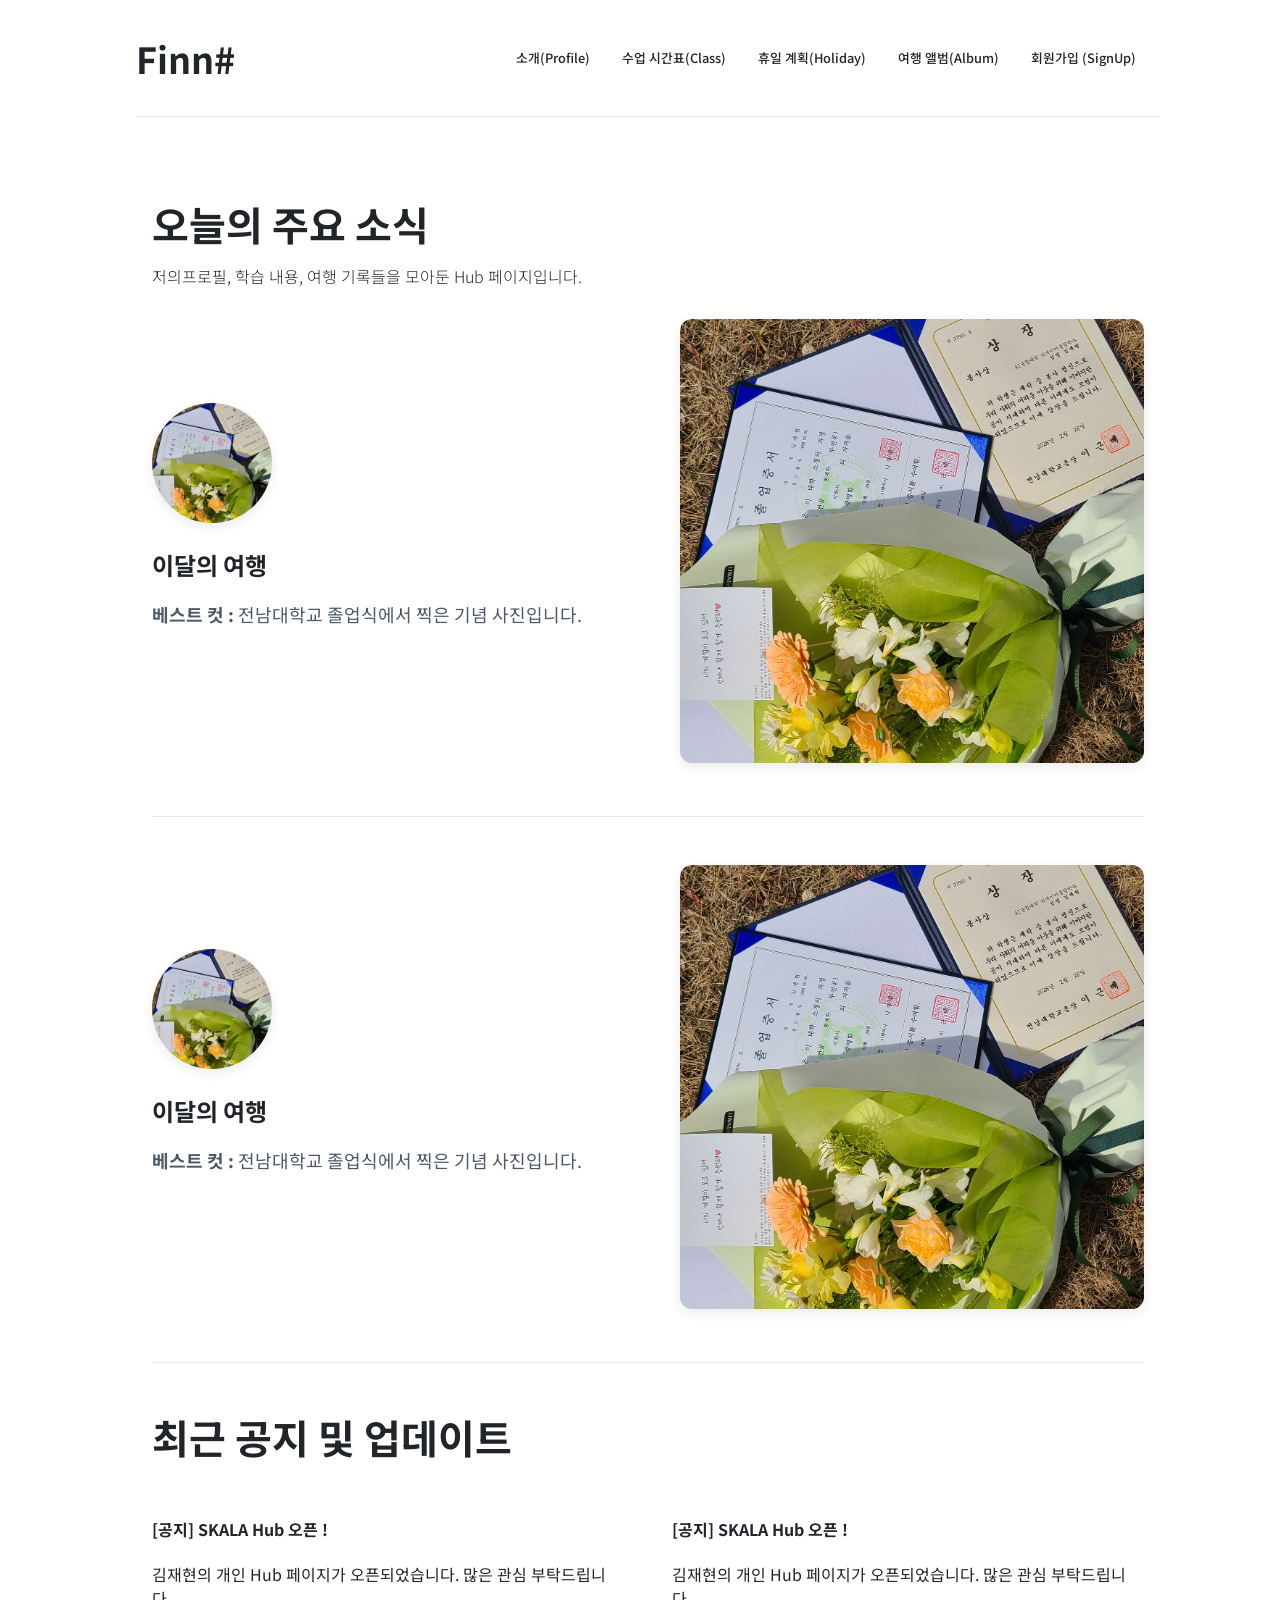
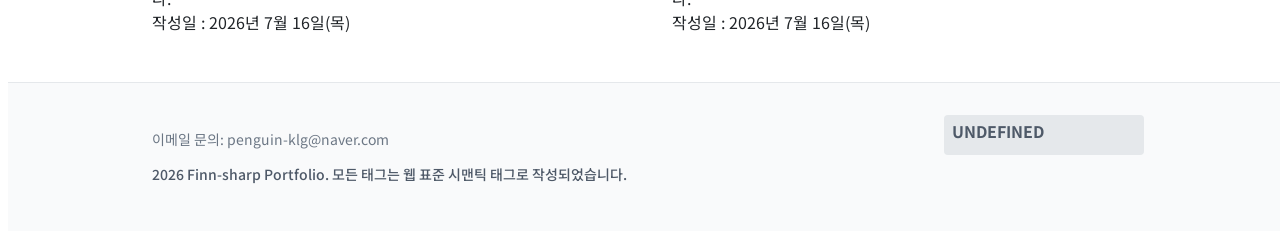
==== commit e4462168: "[Deploy] - 배포를 위해 asset 참조 경로 수정" ====
--- a/html/index.html
+++ b/html/index.html
@@ -9,7 +9,8 @@
 <body>
     <header>
         <h1 class="logo"><a href="index.html">Finn#</a></h1>
-        <h1 class="main_sub_text">메뉴</h1>
+        <input type="checkbox" id="menu-trigger">
+        <label for="menu-trigger" class="main_sub_text">메뉴</label>
         <nav>
             <ul class="main_nav">
                 <li><a href="myProfile.html">소개(Profile)</a></li>
@@ -40,12 +41,12 @@
             <hr>
             <div class="card_info_box">
                 <figure >
-                    <img src="/media/img/graduate.png" alt="CNU Graduation">
+                    <img src="../media/img/graduate.png" alt="CNU Graduation">
                     <h3><a href="myTrip.html">이달의 여행</a></h3> 
                     <p><b>베스트 컷 : </b> 전남대학교 졸업식에서 찍은 기념 사진입니다.</p><br>
                 </figure>
                 <a class="card_info_image" href="myTrip.html">
-                    <img src="/media/img/graduate.png" alt="CNU Graduation">
+                    <img src="../media/img/graduate.png" alt="CNU Graduation">
                 </a>
             </div>
         </section>
--- a/css/style.css
+++ b/css/style.css
@@ -21,7 +21,7 @@
   flex-direction: column;
   width: 100%;
   height: 100%;
-  min-width: 500px;
+  min-width: 600px;
   min-height: 100vh;
   
   /* skin */
@@ -56,7 +56,13 @@
     font-size: 16px;
     font-weight: bold;
     cursor: pointer;
-    transition: background-color 0.3s;
+    transition: background-color 0.3s ease, color 0.3s ease;
+    border-color: #000000;
+  }
+  
+input[type="submit"]:hover, input[type="reset"]:hover {
+  background-color: rgb(143, 143, 143) !important; /* 마우스 올렸을 때 진해질 배경색 */
+  color: #000000;            /* 마우스 올렸을 때 바뀔 글자색 */
 }
 
 #userEmail,
@@ -137,6 +143,7 @@
 header {
   /* layout */
   width:100%;
+  height: auto;
   margin: 0 auto;
   padding-inline: max(1rem, calc((100vw - 1024px) / 2));
   position: sticky;
@@ -150,42 +157,82 @@
   background-color: #ffffff;  
 }
 
+@keyframes fadeInUp {
+    from {
+        /* 시작 상태 */
+        opacity: 0;           /* 완전히 투명하게 */
+        transform: translateY(20px); /* 원래 위치보다 20px 아래에 위치 */
+    }
+    to {
+        /* 끝 상태 (도착) */
+        opacity: 1;           /* 완전히 또렷하게 */
+        transform: translateY(0);    /* 원래 위치로 원복 */
+    }
+}
+
 .logo a {
   /* layout */
+  display: inline-block;
   z-index: 100;
 
   /* interaction */
   text-decoration:none;
   outline:none;
   color:inherit;
-}
+
+  /* animation */
+  animation-name: fadeInUp;       /* 정의한 애니메이션 이름 */
+  animation-duration: 1s;         /* 1초 동안 실행 */
+  animation-timing-function: ease-out; /* 처음엔 빠르고 끝엔 부드럽게 */
+  animation-fill-mode: forwards;
+}
+
 .logo:hover{
   transform: scale(1.1);
 }
 
+
+
 nav {
   /* layout */
-  display: none;
+  display: block;
   position: absolute;
   left: 0;
   right: 0;
   top: 100%;
+
+  background-color: white;
+}
+
+#menu-trigger {
+    display: none;
 }
 
 .main_sub_text {
   /* layout  */
+  cursor: pointer;
   display: block;
-  padding-right:3.3px;
+  padding-inline:3.3px;
+
+  /* skin */
+  font-size:24px;
+  font-weight: bold;
+  border-radius: 5px;
+
+  /* interaction */
+  transition: background-color 0.3s ease, color 0.3s ease;
 }
 .main_sub_text:hover{
   /* interaction */
   transform: scale(1.1);
+  background-color:black ;
+  color: white;
 }
 
 .main_nav {
   /* layout */
-  display: flex;  
-  flex-direction: column;
+  display: none;  
+  flex-direction: column ;
   gap: 0.5rem;
   padding-right:1rem;
   
@@ -198,21 +245,39 @@
   display: block;
   
   /* skin */
-  line-height: 1.25rem;
-  font-size: 0.5rem;
+  text-align: right;
+  line-height: 2rem;
+  font-size: 1rem;
   font-weight: 700;
   
   /* interaction */
   transition: all 150ms cubic-bezier(0.4, 0, 0.2, 1);
 }
 
+#menu-trigger:checked ~ nav .main_nav{
+    display: flex;
+    transition: all 150ms cubic-bezier(0.4, 0, 0.2, 1);
+}
+
 li a {
+  /* layout */
+  padding-inline:0.5rem;
+
   /* skin */
   color: inherit;
+  border-radius: 5px;
 
   /* interaction */
   text-decoration: none;
-}
+  transition: background-color 0.3s ease, color 0.3s ease;
+}
+li a:hover{
+  /* interaction */
+  transform: scale(1.1);
+  background-color:black ;
+  color: white;
+}
+
 
 hr {
   /* layout */
@@ -388,6 +453,87 @@
   max-width: 800px;
 }
 
+/* ==========================================================================
+   4. myTrip.html CSS (공통 + Mobile)
+   ========================================================================== */
+/* 앨범 제목 및 노래 배치 */
+.trip-title {
+  /* layout */
+  display: flex;
+  justify-content: space-between;
+  align-items: center;
+}
+.tirip-title audio {
+  max-width: 2rem;
+}
+
+/* 카드 CSS */
+.trip-gallery {
+  /* layout */
+  display: grid;
+  grid-template-columns: 1fr;
+  gap: 1.5rem;
+}
+
+.trip-card {
+  /* layout */
+  display: flex;
+  flex-direction: column;
+  padding: 1.5rem;
+  
+  /* skin */
+  background: #ffffff;
+  border: 1px solid #f2f4f6; 
+  border-radius: 20px; 
+  box-shadow: 0 4px 16px rgba(0, 0, 0, 0.03), 0 1px 2px rgba(0, 0, 0, 0.02);
+  transition: transform 0.3s cubic-bezier(0.21, 1.02, 0.43, 1.01), 
+              box-shadow 0.3s cubic-bezier(0.21, 1.02, 0.43, 1.01);
+  cursor: pointer;
+}
+
+.trip-card:hover {
+  /* skin */
+  box-shadow: 0 20px 32px rgba(0, 0, 0, 0.08);
+  
+  /* interaction */
+  transform: translateY(-6px);
+}
+
+.trip-card img, .trip-video {
+  /* layout */
+  width: 100%;
+  height: 220px;
+  margin-bottom: 1.25rem;
+  
+  /* skin */
+  object-fit: cover;
+  border-radius: 14px;
+  background-color: #f9fafb;
+}
+
+.trip-card h3 {
+  /* layout */
+  margin: 0 0 0.6rem 0;
+  
+  /* skin */
+  font-size: 1.35rem;
+  font-weight: 700;
+  color: #191f28; 
+  line-height: 1.4;
+}
+
+.trip-card p {
+  /*  */
+  font-size: 0.95rem;
+  line-height: 1.6;
+  color: #4e5968;
+  margin: 0;
+  display: -webkit-box;
+  -webkit-line-clamp: 3;
+  -webkit-box-orient: vertical;
+  overflow: hidden;
+}
+
 
 /* ==========================================================================
    4. Desktop(786 이상) - index.html
@@ -408,6 +554,7 @@
   }
   .main_nav {
     /* layout */
+    display: flex ;
     flex-direction: row;
     align-items: center;
     gap: 16px;
@@ -490,79 +637,10 @@
     border-radius: 12px;
     box-shadow: 0 4px 12px rgba(0, 0, 0, 0.08);
   }
-
+  
+  /* myTrip.html - 1열 정렬  */
   .trip-gallery {
-    display: grid;
-    gap: 1.5rem;
-    align-items: stretch;
-    grid-template-columns: 3fr;
-  }
-}
-
-
-/* ==========================================================================
-   [수정 및 보완] TRIP ALBUM GRID (그리드 깨짐 완벽 방지)
-   ========================================================================== */
-
-
-/* 개별 여행 카드 스타일 - 더 고급스럽게 */
-.trip-card {
-  /* layout */
-  display: flex;
-  flex-direction: column;
-  padding: 1.5rem;
-  
-  /* skin */
-  background: #ffffff;
-  border: 1px solid #f2f4f6; 
-  border-radius: 20px; 
-  box-shadow: 0 4px 16px rgba(0, 0, 0, 0.03), 0 1px 2px rgba(0, 0, 0, 0.02);
-  transition: transform 0.3s cubic-bezier(0.21, 1.02, 0.43, 1.01), 
-              box-shadow 0.3s cubic-bezier(0.21, 1.02, 0.43, 1.01);
-  cursor: pointer;
-}
-
-.trip-card:hover {
-  /* skin */
-  box-shadow: 0 20px 32px rgba(0, 0, 0, 0.08);
-  
-  /* interaction */
-  transform: translateY(-6px);
-}
-
-/* 카드 이미지 비율 고정 및 꽉 차게 처리 */
-.trip-card img {
-  /* layout */
-  width: 100%;
-  height: 220px;
-  margin-bottom: 1.25rem;
-  
-  /* skin */
-  object-fit: cover;
-  border-radius: 14px;
-  background-color: #f9fafb;
-}
-
-.trip-card h3 {
-  /* layout */
-  margin: 0 0 0.6rem 0;
-  
-  /* skin */
-  font-size: 1.35rem;
-  font-weight: 700;
-  color: #191f28; /* 조금 더 선명한 블랙 */
-  line-height: 1.4;
-}
-
-.trip-card p {
-  /*  */
-  font-size: 0.95rem;
-  line-height: 1.6;
-  color: #4e5968;
-  margin: 0;
-  /* 서브 텍스트가 너무 길어질 때 깔끔하게 3줄까지만 보여주고 말줄임(...) 처리 */
-  display: -webkit-box;
-  -webkit-line-clamp: 3;
-  -webkit-box-orient: vertical;
-  overflow: hidden;
-}+      grid-template-columns: repeat(3, minmax(0, 1fr));
+    }
+}
+
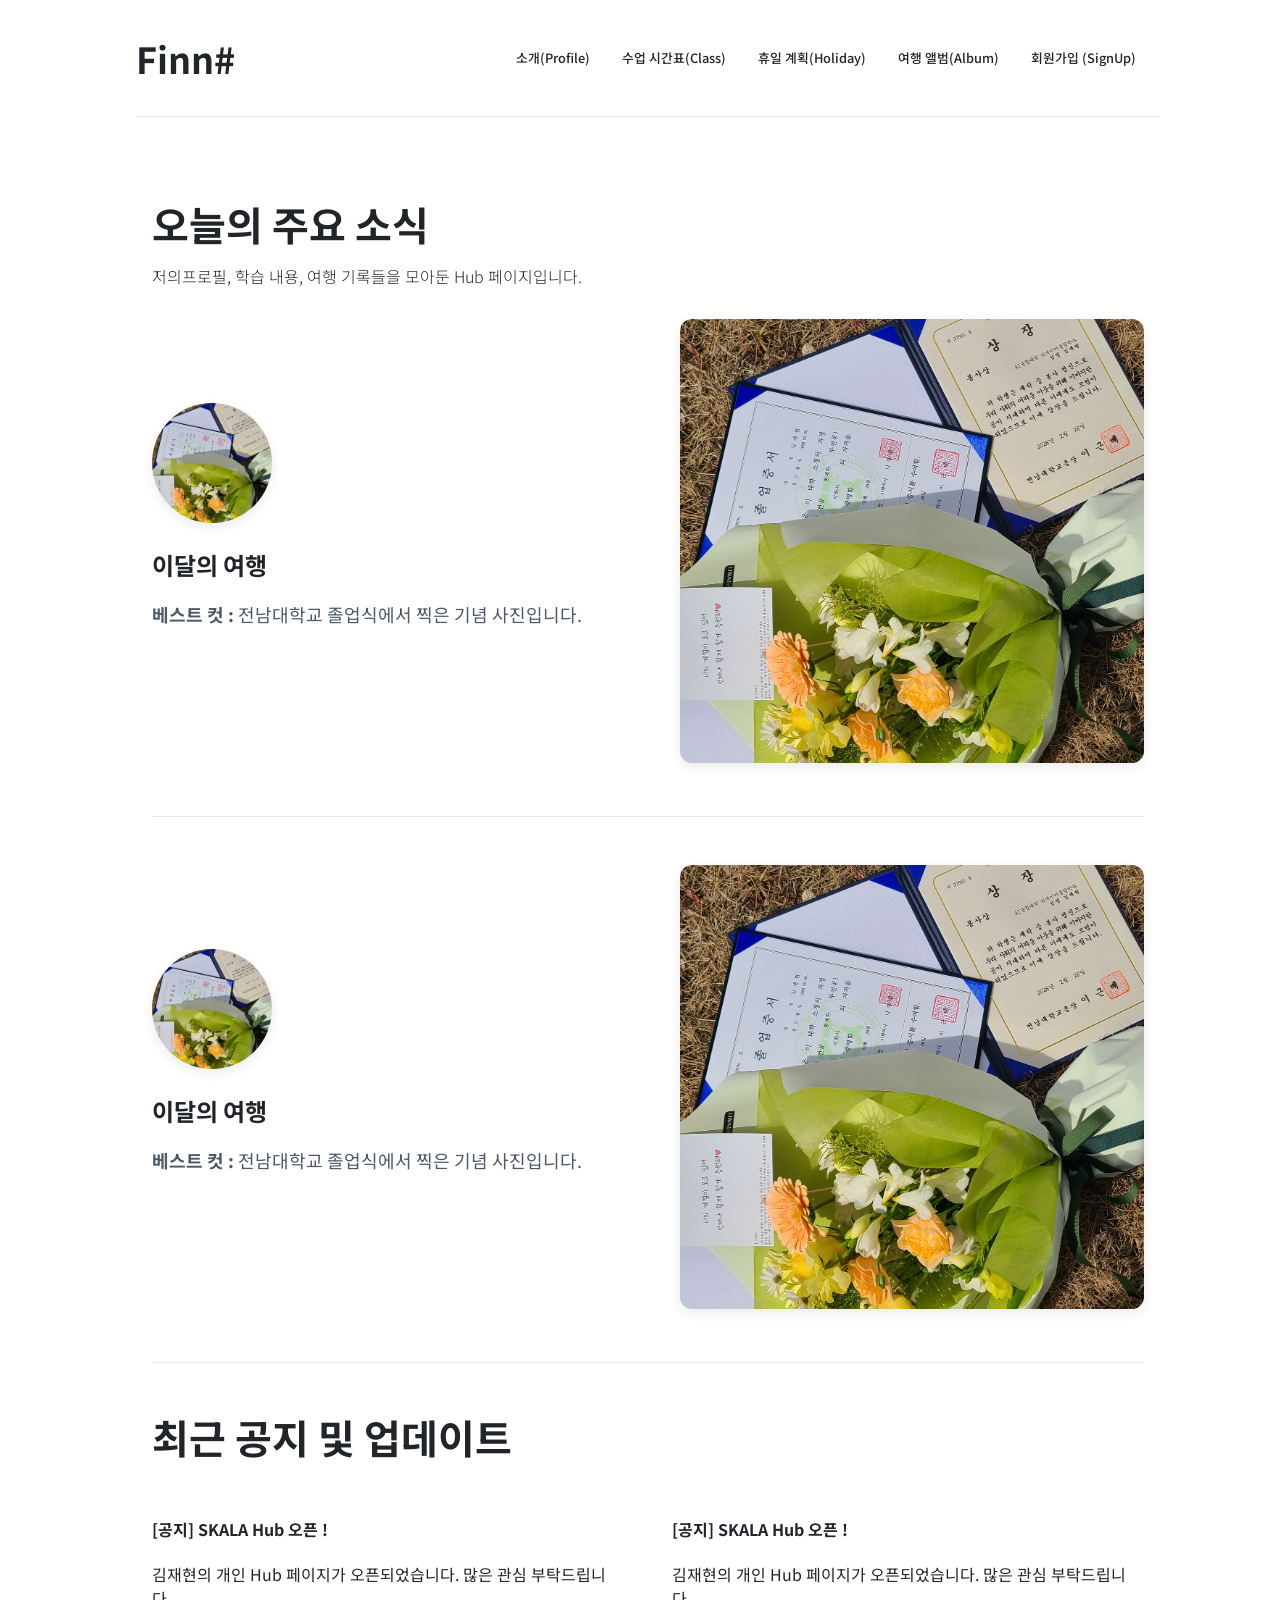
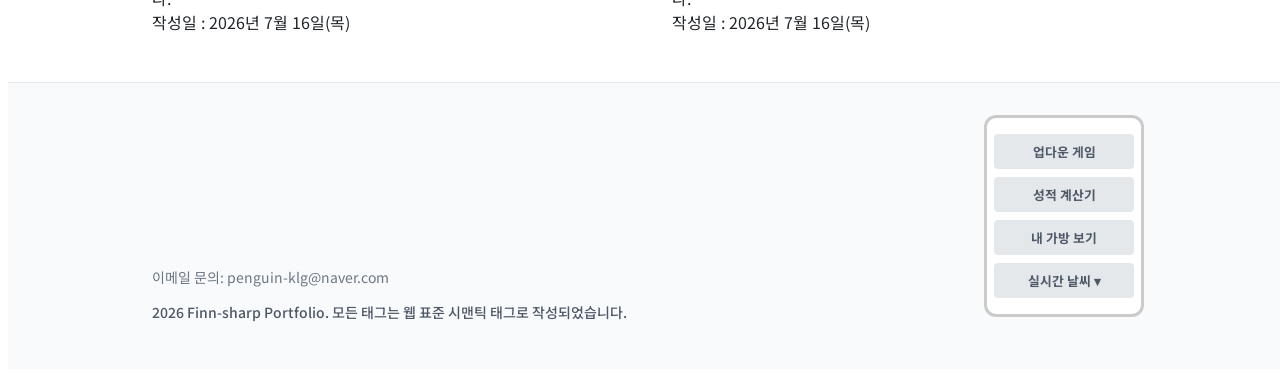
==== commit 93bb14ef: "Merge pull request #13 from finn-sharp/sub3/javascript [Subject] 과제 2.6 수행에 따른 병합 요청" ====
--- a/html/index.html
+++ b/html/index.html
@@ -30,12 +30,12 @@
         <section class=""card_info>
             <div class="card_info_box">
                 <figure >
-                    <img src="/media/img/graduate.png" alt="CNU Graduation">
+                    <img src="../media/img/graduate.png" alt="CNU Graduation">
                     <h3><a href="myTrip.html">이달의 여행</a></h3> 
                     <p><b>베스트 컷 : </b> 전남대학교 졸업식에서 찍은 기념 사진입니다.</p><br>
                 </figure>
                 <a class="card_info_image" href="myTrip.html">
-                    <img src="/media/img/graduate.png" alt="CNU Graduation">
+                    <img src="../media/img/graduate.png" alt="CNU Graduation">
                 </a>
             </div>
             <hr>
@@ -69,14 +69,43 @@
     </main>      
     <footer>
         <div class="container">
-            <aside> 
-                <p>Undefined</p>
-            </aside> 
             <div>
                 <p>이메일 문의: penguin-klg@naver.com</p>
                 <p>2026 Finn-sharp Portfolio. 모든 태그는 웹 표준 시맨틱 태그로 작성되었습니다.</p>
             </div>
+            <aside class="footer-btn-container">
+                <button type="button" class="footer-js-btn" onclick="startUpDownGame()">업다운 게임</button>
+                <button type="button" class="footer-js-btn" onclick="calculateGrade()">성적 계산기</button>
+                <button type="button" class="footer-js-btn" onclick="showMyBag()">내 가방 보기</button>
+                <button type="button" class="footer-js-btn weather-toggle" onclick="toggleWeatherBox()">실시간 날씨 ▾</button>
+                <div id="footer-weather-layer" class="footer-weather-layer" style="display: none;">
+                    <p id="current-location-text" style="margin: 0 0 10px 0; font-size: 0.8rem; font-weight: 700; color: #4e5968;">
+                        📍 현재 위치: 위치 확인 중...
+                    </p>
+                    <select id="city-select">
+                        <option value="">-- 도시 선택 --</option>
+                        <option value="seoul" data-lat="37.5665" data-lon="126.9780">대한민국 서울 KR</option>
+                        <option value="tokyo" data-lat="35.6762" data-lon="139.6503">일본 도쿄 JP</option>
+                        <option value="paris" data-lat="48.8566" data-lon="2.3522">프랑스 파리 FR</option>
+                    </select>
+                    <div id="weather-box"></div>
+                </div>
+            </aside>
         </div>
     </footer>
+
+    <!-- 자바스크립트 파일 연동 (기존 경로 유지) -->
+    <script src="../script/upDown.js"></script>
+    <script src="../script/grade.js"></script>
+    <script src="../script/bag.js"></script>
+    <script type="module" src="../script/realtimeInfo.js"></script>
+
+    <script>
+    // 날씨 토글 함수
+    function toggleWeatherBox() {
+        const layer = document.getElementById('footer-weather-layer');
+        layer.style.display = layer.style.display === 'none' ? 'block' : 'none';
+    }
+    </script>
 </body>
 </html>
--- a/css/style.css
+++ b/css/style.css
@@ -93,7 +93,6 @@
     width: auto;
     margin-right: 5px;
 }
-
 fieldset {
     border: 2px solid #212529;
     border-radius: 10px;
@@ -186,7 +185,6 @@
   animation-timing-function: ease-out; /* 처음엔 빠르고 끝엔 부드럽게 */
   animation-fill-mode: forwards;
 }
-
 .logo:hover{
   transform: scale(1.1);
 }
@@ -304,62 +302,129 @@
 }
 
 /* Semantic HTML - <footer> */
+/* --- 기존 스타일 유지 및 클래스 기반 변경 --- */
 footer {
-  margin-top:auto;
+  /* layout */
+  margin-top: auto;
   width: 100%;
   margin: 0 auto;
-  padding: 2rem 0 ; 
-  
-  background-color: #f9fafb; /* 당근마켓 느낌의 은은하고 깔끔한 배경색 */
-  border-top: 1px solid #e5e8eb; /* 상단 구분선 */
-}
-
-footer div{
+  padding: 2rem 0;
+
+  /* skin */
+  background-color: #f9fafb;
+  border-top: 1px solid #e5e8eb;
+}
+
+footer div {
+  /* layout */
   display: flex;
   flex-direction: row;
   justify-content: space-between;
-}
+  align-items: flex-end;
+}
+
 footer div div {
-  order:0;
-  display:inline-block;
+  /* layout */
+  order: 0;
+  display: inline-block;
   margin: 0;
 }
-footer div div p {  
-  /* skin */
+
+footer div div p {
+  /* layout */
   line-height: 1.5;
+
+  /* skin */
   font-size: 0.875rem;
-  color: #6b7684; /* 본문보다 살짝 흐린 회색으로 서브 느낌 부여 */
-}
+  color: #6b7684;
+}
+
 footer div div p:nth-child(2) {
-  color: #4e5968;    
+  /* skin */
+  color: #4e5968;
   font-weight: 500;
 }
 
-footer div aside {
-  /* Temp - Layout */
-  width:200px;
-  height:40px;
-  
-  /* layout */
-  order:1;
+footer div aside.footer-btn-container {
+  /* layout */
+  order: 1;
+  display: flex;
+  flex-direction: column;
+  align-items: center;
+  gap: 8px;
+  width: 160px;
+  padding: 16px 12px;
+  margin-bottom: 20px;
+  position: relative;
+
+  /* skin */
+  border: 3px solid #9697997f;
+  border-radius: 12px;
+  background-color: #ffffff;
+}
+
+.footer-weather-layer {
+  /* layout */
+  position: absolute;
+  bottom: 0;
+  right: calc(100% + 16px);
+  width: 220px;
+  padding: 16px;
+  text-align: left;
+  z-index: 100;
+
+  /* skin */
+  background-color: #ffffff;
+  border: 1px solid #e5e8eb;
+  border-radius: 8px;
+  box-shadow: 0 4px 16px rgba(0, 0, 0, 0.08);
+}
+
+.footer-js-btn {
+  /* layout */
   display: block;
-  align-items: center;
-  padding: 0.25rem 0.5rem;
-  margin-bottom: 0.25rem;
-  
-  /* skin */
+  width: 140px;
+  padding: 0.5rem 0.75rem;
+
+  /* skin */
+  border: none;
   border-radius: 4px;
   background-color: #e5e8eb;
-}
-
-footer div aside p {
-  /* layout */
-  margin: 0;
-  
-  /* skin */
-  font-size: 0.7s5rem;
+  color: #4e5968;
+  font-size: 0.8rem;
   font-weight: 700;
-  text-transform: uppercase;
+  text-align: center;
+  cursor: pointer;
+  transition: background-color 0.2s ease;
+}
+
+.footer-js-btn:hover {
+  /* skin */
+  background-color: #d1d6db;
+  color: #333d4b;
+}
+
+.footer-weather-layer select {
+  /* layout */
+  width: 100%;
+  padding: 6px;
+  margin-top: 4px;
+  margin-bottom: 8px;
+
+  /* skin */
+  border: 1px solid #e5e8eb;
+  border-radius: 4px;
+  font-size: 0.85rem;
+  color: #4e5968;
+  background-color: #ffffff;
+}
+
+#weather-box {
+  /* layout */
+  line-height: 1.5;
+
+  /* skin */
+  font-size: 0.85rem;
   color: #4e5968;
 }
 
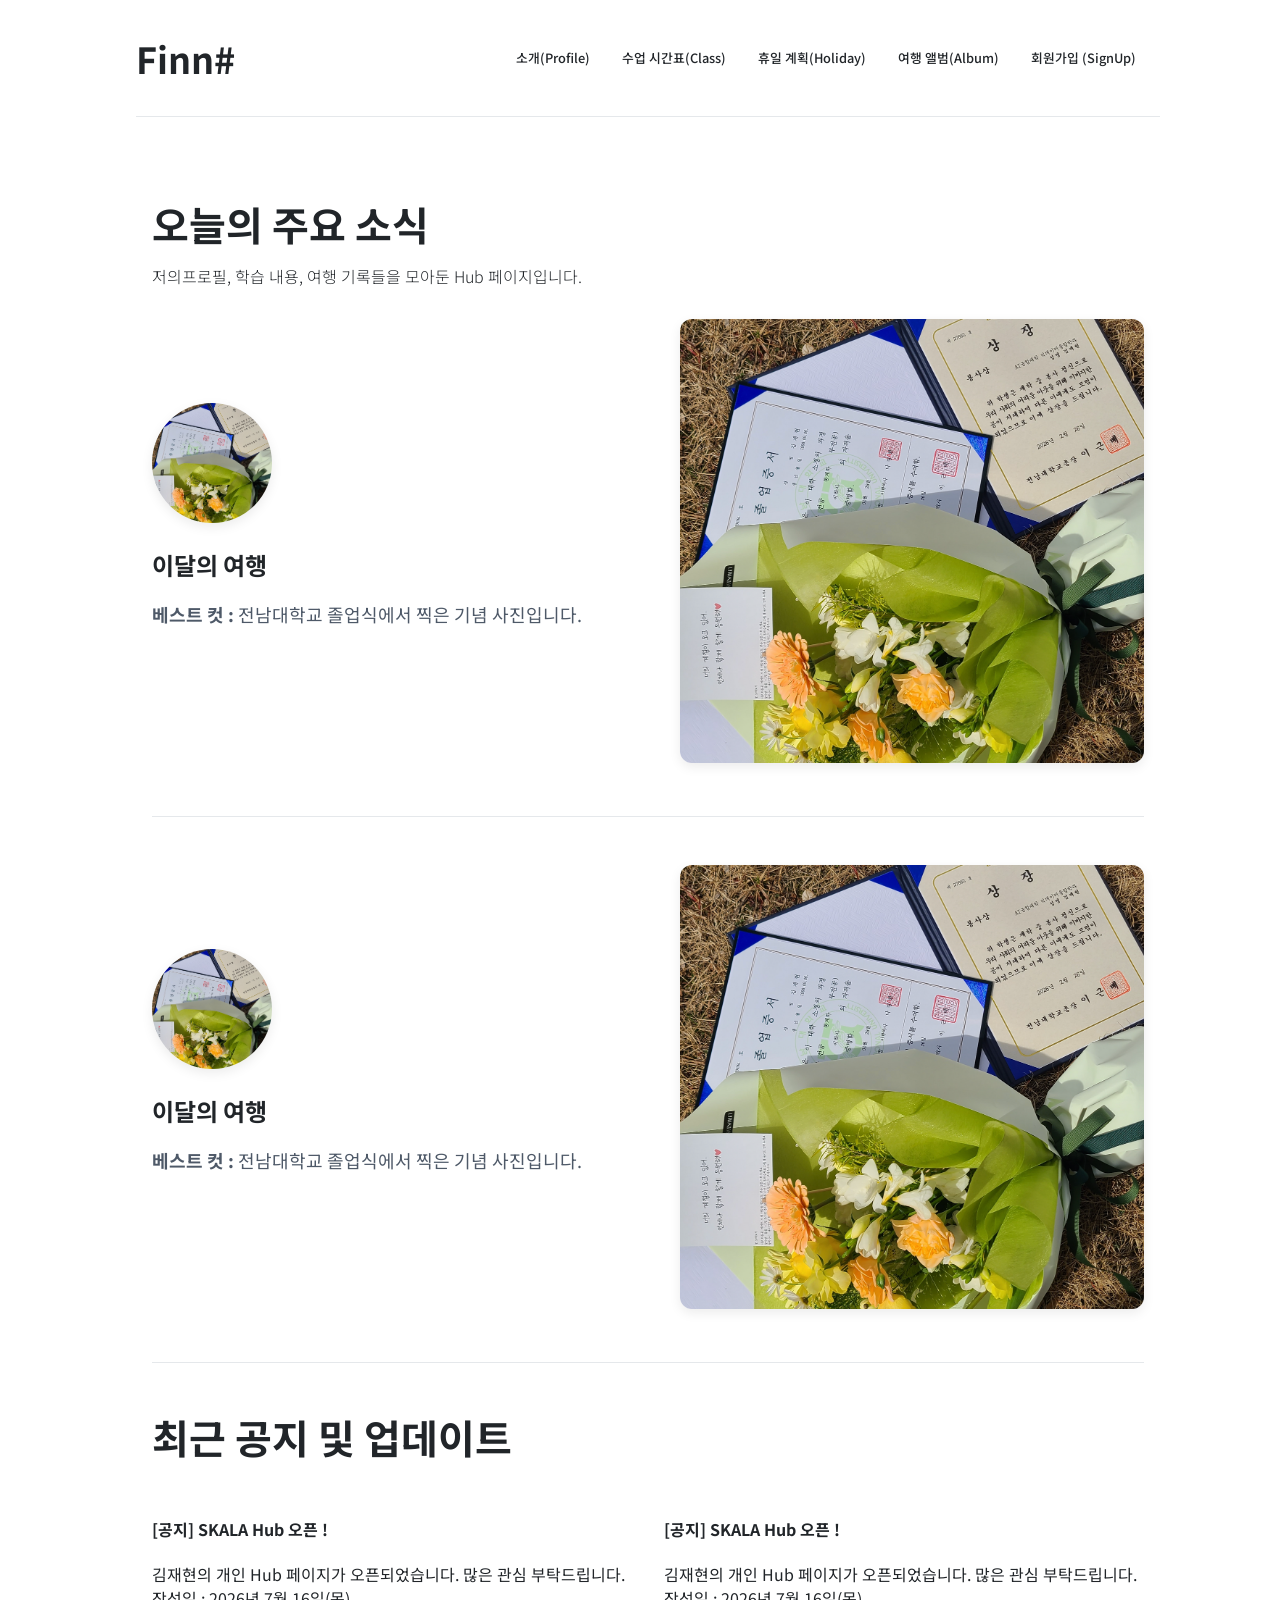
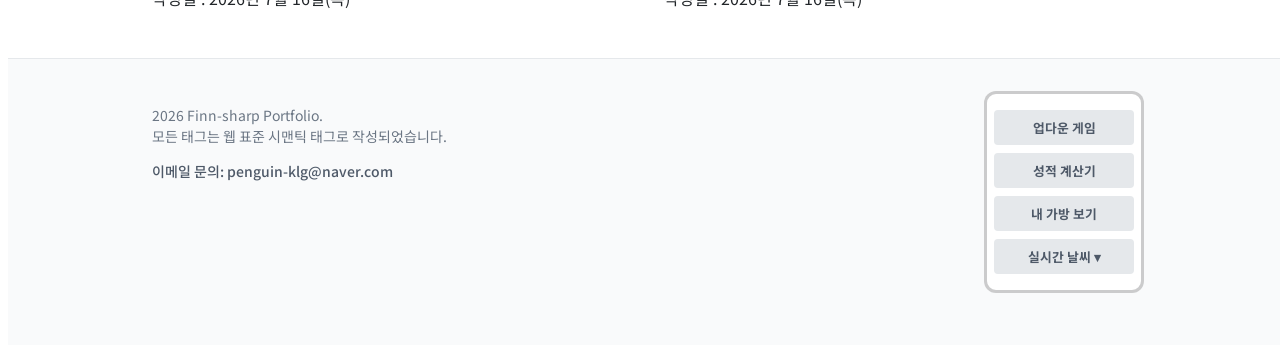
==== commit cbccc3ef: "[FEAT] - Aninmation 적용 대상 변경 1.<header> .logo > a 에서 animaition 대상을 Main의 Content로 변경" ====
--- a/html/index.html
+++ b/html/index.html
@@ -3,7 +3,7 @@
 <head>
     <meta charset="UTF-8">
     <meta name="viewport" content="width=device-width, initial-scale=1.0">
-    <title>Welcome SKALA</title>
+    <title>Finn# - home</title>
     <link rel="stylesheet" href="../css/style.css">
 </head>
 <body>
@@ -23,7 +23,7 @@
     </header>
     <hr>
     <main class="container">
-        <section class="main_title">
+        <section class="main_title index-title">
             <h1>오늘의 주요 소식</h1>
             <p>저의프로필, 학습 내용, 여행 기록들을 모아둔 Hub 페이지입니다.</p>
         </section>
@@ -69,9 +69,9 @@
     </main>      
     <footer>
         <div class="container">
-            <div>
+            <div class="footer-info">
+                <p>2026 Finn-sharp Portfolio.<br> 모든 태그는 웹 표준 시맨틱 태그로 작성되었습니다.</p>
                 <p>이메일 문의: penguin-klg@naver.com</p>
-                <p>2026 Finn-sharp Portfolio. 모든 태그는 웹 표준 시맨틱 태그로 작성되었습니다.</p>
             </div>
             <aside class="footer-btn-container">
                 <button type="button" class="footer-js-btn" onclick="startUpDownGame()">업다운 게임</button>
--- a/css/style.css
+++ b/css/style.css
@@ -21,7 +21,7 @@
   flex-direction: column;
   width: 100%;
   height: 100%;
-  min-width: 600px;
+  min-width: 300px;
   min-height: 100vh;
   
   /* skin */
@@ -156,6 +156,268 @@
   background-color: #ffffff;  
 }
 
+.logo a {
+  /* layout */
+  display: inline-block;
+  z-index: 100;
+
+  /* interaction */
+  text-decoration:none;
+  outline:none;
+  color:inherit;
+}
+.logo:hover{
+  transform: scale(1.1);
+}
+
+
+
+nav {
+  /* layout */
+  display: block;
+  position: absolute;
+  left: 0;
+  right: 0;
+  top: 100%;
+
+  background-color: white;
+}
+
+#menu-trigger {
+    display: none;
+}
+
+.main_sub_text {
+  /* layout  */
+  cursor: pointer;
+  display: block;
+  padding-inline:3.3px;
+
+  /* skin */
+  font-size:24px;
+  font-weight: bold;
+  border-radius: 5px;
+
+  /* interaction */
+  transition: background-color 0.3s ease, color 0.3s ease;
+}
+.main_sub_text:hover{
+  /* interaction */
+  transform: scale(1.1);
+  background-color:black ;
+  color: white;
+}
+
+.main_nav {
+  /* layout */
+  display: none;  
+  flex-direction: column ;
+  gap: 0.5rem;
+  padding-right:1rem;
+  
+  /* skin */
+  list-style: none;
+}
+
+.main_nav>li {
+  /* layout */
+  display: block;
+  
+  /* skin */
+  text-align: right;
+  line-height: 2rem;
+  font-size: 1rem;
+  font-weight: 700;
+  
+  /* interaction */
+  transition: all 150ms cubic-bezier(0.4, 0, 0.2, 1);
+}
+
+#menu-trigger:checked ~ nav .main_nav{
+    display: flex;
+    transition: all 150ms cubic-bezier(0.4, 0, 0.2, 1);
+}
+
+li a {
+  /* layout */
+  padding-inline:0.5rem;
+
+  /* skin */
+  color: inherit;
+  border-radius: 5px;
+
+  /* interaction */
+  text-decoration: none;
+  transition: background-color 0.3s ease, color 0.3s ease;
+}
+li a:hover{
+  /* interaction */
+  transform: scale(1.1);
+  background-color:black ;
+  color: white;
+}
+
+
+hr {
+  /* layout */
+  width: 100%; 
+  height: 1px;          
+  max-width: 1024px;
+  margin-bottom: 3rem;  
+
+  /* skin */
+  background: #e5e8eb;  
+  border: 0;    
+}
+
+.container {
+    /* layout */
+    width: 100%;
+    margin: 0 auto;
+    padding-inline:1rem;
+}
+
+section {
+  /* layout */
+  margin-bottom: 4rem;
+}
+
+/* Semantic HTML - <footer> */
+/* --- 기존 스타일 유지 및 클래스 기반 변경 --- */
+footer {
+  /* layout */
+  margin-top: auto;
+  width: 100%;
+  margin: 0 auto;
+  padding: 2rem 0;
+
+  /* skin */
+  background-color: #f9fafb;
+  border-top: 1px solid #e5e8eb;
+}
+
+footer div {
+  /* layout */
+  display: flex;
+  flex-direction: row;
+  justify-content: space-between;
+  align-items: flex-start;
+}
+
+.footer-info {
+  padding-right:20px;
+}
+
+footer div div {
+  /* layout */
+  order: 0;
+  display: inline-block;
+  align-content: flex-start;
+  margin: 0;
+}
+
+footer div div p {
+  /* layout */
+  line-height: 1.5;
+
+  /* skin */
+  font-size: 0.875rem;
+  color: #6b7684;
+}
+
+footer div div p:nth-child(2) {
+  /* skin */
+  color: #4e5968;
+  font-weight: 500;
+}
+
+footer div aside.footer-btn-container {
+  /* layout */
+  order: 1;
+  display: flex;
+  flex-direction: column;
+  align-items: center;
+  gap: 8px;
+  width: 160px;
+  padding: 16px 12px;
+  margin-bottom: 20px;
+  position: relative;
+
+  /* skin */
+  border: 3px solid #9697997f;
+  border-radius: 12px;
+  background-color: #ffffff;
+}
+
+.footer-weather-layer {
+  /* layout */
+  position: absolute;
+  bottom: 0;
+  right: calc(100% + 16px);
+  width: 220px;
+  padding: 16px;
+  text-align: left;
+  z-index: 100;
+
+  /* skin */
+  background-color: #ffffff;
+  border: 1px solid #e5e8eb;
+  border-radius: 8px;
+  box-shadow: 0 4px 16px rgba(0, 0, 0, 0.08);
+}
+
+.footer-js-btn {
+  /* layout */
+  display: block;
+  width: 140px;
+  padding: 0.5rem 0.75rem;
+
+  /* skin */
+  border: none;
+  border-radius: 4px;
+  background-color: #e5e8eb;
+  color: #4e5968;
+  font-size: 0.8rem;
+  font-weight: 700;
+  text-align: center;
+  cursor: pointer;
+  transition: background-color 0.2s ease;
+}
+
+.footer-js-btn:hover {
+  /* skin */
+  background-color: #d1d6db;
+  color: #333d4b;
+}
+
+.footer-weather-layer select {
+  /* layout */
+  width: 100%;
+  padding: 6px;
+  margin-top: 4px;
+  margin-bottom: 8px;
+
+  /* skin */
+  border: 1px solid #e5e8eb;
+  border-radius: 4px;
+  font-size: 0.85rem;
+  color: #4e5968;
+  background-color: #ffffff;
+}
+
+#weather-box {
+  /* layout */
+  line-height: 1.5;
+
+  /* skin */
+  font-size: 0.85rem;
+  color: #4e5968;
+}
+
+
+/* ==========================================================================
+   3. index.html CSS (공통 + Mobile)
+   ========================================================================== */
 @keyframes fadeInUp {
     from {
         /* 시작 상태 */
@@ -169,271 +431,15 @@
     }
 }
 
-.logo a {
-  /* layout */
-  display: inline-block;
-  z-index: 100;
-
-  /* interaction */
-  text-decoration:none;
-  outline:none;
-  color:inherit;
-
+.index-title {
   /* animation */
   animation-name: fadeInUp;       /* 정의한 애니메이션 이름 */
   animation-duration: 1s;         /* 1초 동안 실행 */
   animation-timing-function: ease-out; /* 처음엔 빠르고 끝엔 부드럽게 */
   animation-fill-mode: forwards;
 }
-.logo:hover{
-  transform: scale(1.1);
-}
-
-
-
-nav {
-  /* layout */
-  display: block;
-  position: absolute;
-  left: 0;
-  right: 0;
-  top: 100%;
-
-  background-color: white;
-}
-
-#menu-trigger {
-    display: none;
-}
-
-.main_sub_text {
-  /* layout  */
-  cursor: pointer;
-  display: block;
-  padding-inline:3.3px;
-
-  /* skin */
-  font-size:24px;
-  font-weight: bold;
-  border-radius: 5px;
-
-  /* interaction */
-  transition: background-color 0.3s ease, color 0.3s ease;
-}
-.main_sub_text:hover{
-  /* interaction */
-  transform: scale(1.1);
-  background-color:black ;
-  color: white;
-}
-
-.main_nav {
-  /* layout */
-  display: none;  
-  flex-direction: column ;
-  gap: 0.5rem;
-  padding-right:1rem;
-  
-  /* skin */
-  list-style: none;
-}
-
-.main_nav>li {
-  /* layout */
-  display: block;
-  
-  /* skin */
-  text-align: right;
-  line-height: 2rem;
-  font-size: 1rem;
-  font-weight: 700;
-  
-  /* interaction */
-  transition: all 150ms cubic-bezier(0.4, 0, 0.2, 1);
-}
-
-#menu-trigger:checked ~ nav .main_nav{
-    display: flex;
-    transition: all 150ms cubic-bezier(0.4, 0, 0.2, 1);
-}
-
-li a {
-  /* layout */
-  padding-inline:0.5rem;
-
-  /* skin */
-  color: inherit;
-  border-radius: 5px;
-
-  /* interaction */
-  text-decoration: none;
-  transition: background-color 0.3s ease, color 0.3s ease;
-}
-li a:hover{
-  /* interaction */
-  transform: scale(1.1);
-  background-color:black ;
-  color: white;
-}
-
-
-hr {
-  /* layout */
-  width: 100%; 
-  height: 1px;          
-  max-width: 1024px;
-  margin-bottom: 3rem;  
-
-  /* skin */
-  background: #e5e8eb;  
-  border: 0;    
-}
-
-.container {
-    /* layout */
-    width: 100%;
-    margin: 0 auto;
-    padding-inline:1rem;
-}
-
-section {
-  /* layout */
-  margin-bottom: 4rem;
-}
-
-/* Semantic HTML - <footer> */
-/* --- 기존 스타일 유지 및 클래스 기반 변경 --- */
-footer {
-  /* layout */
-  margin-top: auto;
-  width: 100%;
-  margin: 0 auto;
-  padding: 2rem 0;
-
-  /* skin */
-  background-color: #f9fafb;
-  border-top: 1px solid #e5e8eb;
-}
-
-footer div {
-  /* layout */
-  display: flex;
-  flex-direction: row;
-  justify-content: space-between;
-  align-items: flex-end;
-}
-
-footer div div {
-  /* layout */
-  order: 0;
-  display: inline-block;
-  margin: 0;
-}
-
-footer div div p {
-  /* layout */
-  line-height: 1.5;
-
-  /* skin */
-  font-size: 0.875rem;
-  color: #6b7684;
-}
-
-footer div div p:nth-child(2) {
-  /* skin */
-  color: #4e5968;
-  font-weight: 500;
-}
-
-footer div aside.footer-btn-container {
-  /* layout */
-  order: 1;
-  display: flex;
-  flex-direction: column;
-  align-items: center;
-  gap: 8px;
-  width: 160px;
-  padding: 16px 12px;
-  margin-bottom: 20px;
-  position: relative;
-
-  /* skin */
-  border: 3px solid #9697997f;
-  border-radius: 12px;
-  background-color: #ffffff;
-}
-
-.footer-weather-layer {
-  /* layout */
-  position: absolute;
-  bottom: 0;
-  right: calc(100% + 16px);
-  width: 220px;
-  padding: 16px;
-  text-align: left;
-  z-index: 100;
-
-  /* skin */
-  background-color: #ffffff;
-  border: 1px solid #e5e8eb;
-  border-radius: 8px;
-  box-shadow: 0 4px 16px rgba(0, 0, 0, 0.08);
-}
-
-.footer-js-btn {
-  /* layout */
-  display: block;
-  width: 140px;
-  padding: 0.5rem 0.75rem;
-
-  /* skin */
-  border: none;
-  border-radius: 4px;
-  background-color: #e5e8eb;
-  color: #4e5968;
-  font-size: 0.8rem;
-  font-weight: 700;
-  text-align: center;
-  cursor: pointer;
-  transition: background-color 0.2s ease;
-}
-
-.footer-js-btn:hover {
-  /* skin */
-  background-color: #d1d6db;
-  color: #333d4b;
-}
-
-.footer-weather-layer select {
-  /* layout */
-  width: 100%;
-  padding: 6px;
-  margin-top: 4px;
-  margin-bottom: 8px;
-
-  /* skin */
-  border: 1px solid #e5e8eb;
-  border-radius: 4px;
-  font-size: 0.85rem;
-  color: #4e5968;
-  background-color: #ffffff;
-}
-
-#weather-box {
-  /* layout */
-  line-height: 1.5;
-
-  /* skin */
-  font-size: 0.85rem;
-  color: #4e5968;
-}
-
-
-/* ==========================================================================
-   3. index.html CSS (공통 + Mobile)
-   ========================================================================== */
 /* Main - Title */
-   .main_title > h1 {
+.main_title > h1 {
   /* layout */
   margin-bottom: 1rem;
   
@@ -474,6 +480,12 @@
   flex:1;
   margin: 0 auto;
   gap: 4rem;
+
+  /* animation */
+  animation-name: fadeInUp;       /* 정의한 애니메이션 이름 */
+  animation-duration: 1s;         /* 1초 동안 실행 */
+  animation-timing-function: ease-out; /* 처음엔 빠르고 끝엔 부드럽게 */
+  animation-fill-mode: forwards;
 }
 .card_info_box figure img  {
   /* layout */
@@ -510,7 +522,7 @@
   /* layout */
   display: flex;
   flex-wrap: wrap;
-  gap: 3rem;
+  column-gap: 2rem;
 }
 .card_notice_item {
   /* layout */
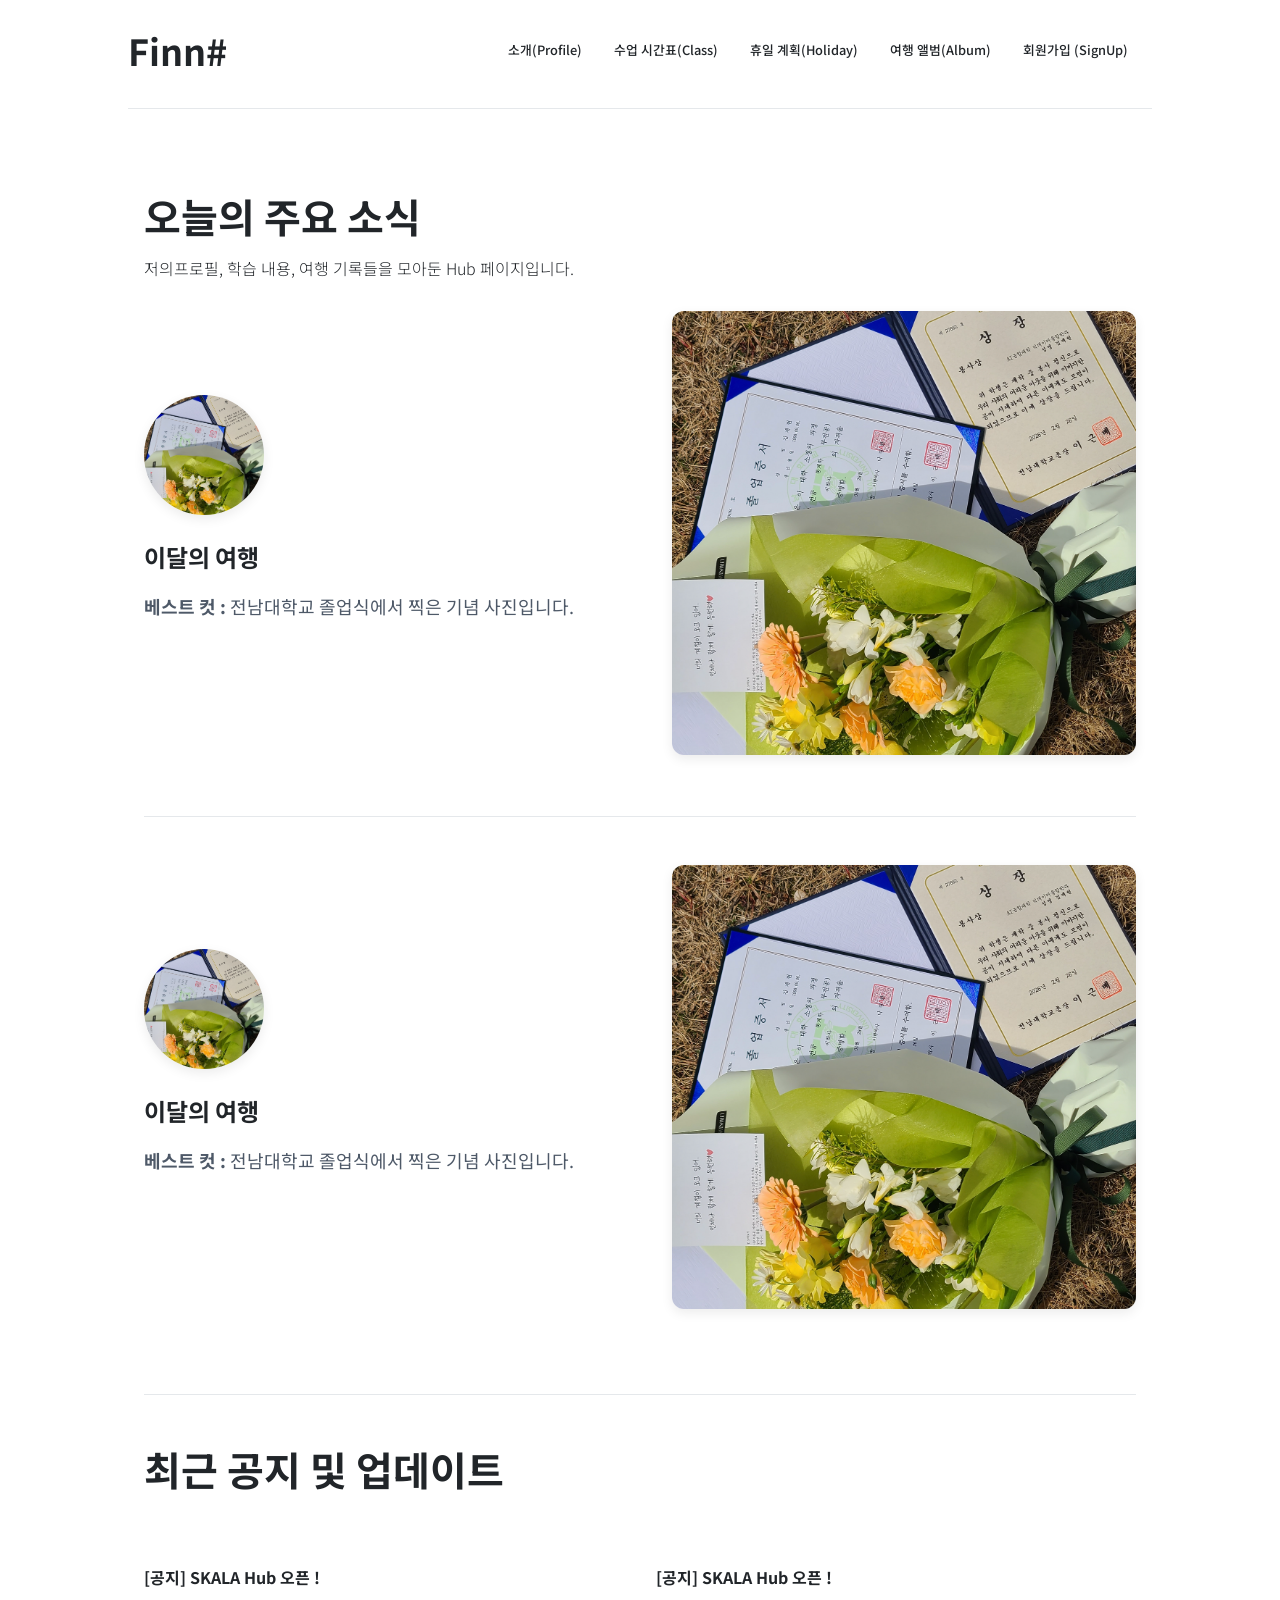
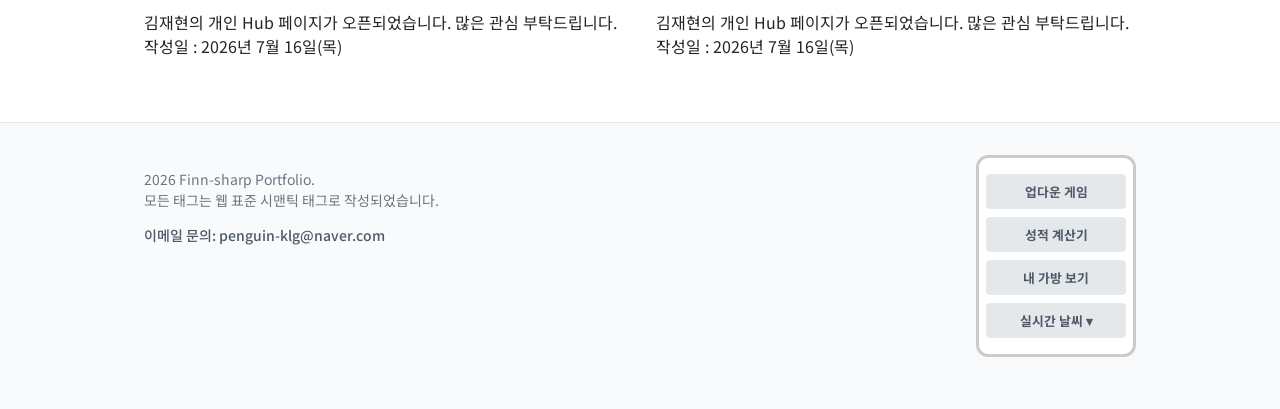
==== commit ee1c60a6: "[Docs] - 프로젝트 소개 문서(README.md) 작성 및 CSS vriables 추가" ====
--- a/html/index.html
+++ b/html/index.html
@@ -27,7 +27,7 @@
             <h1>오늘의 주요 소식</h1>
             <p>저의프로필, 학습 내용, 여행 기록들을 모아둔 Hub 페이지입니다.</p>
         </section>
-        <section class=""card_info>
+        <section class="card_info">
             <div class="card_info_box">
                 <figure >
                     <img src="../media/img/graduate.png" alt="CNU Graduation">
--- a/css/style.css
+++ b/css/style.css
@@ -2,6 +2,20 @@
    1. GOOGLE FONTS (구글 폰트 불러오기)
    ========================================================================== */
 @import url('https://fonts.googleapis.com/css2?family=Noto+Sans+KR:wght@400;500;700&display=swap');
+
+:root {
+  --container-max-width: 1024px;
+  --layout-gap-xs: 0.5rem;
+  --layout-gap-sm: 1rem;
+  --layout-gap-md: 1.5rem;
+  --layout-gap-lg: 2rem;
+  --layout-gap-xl: 2.5rem;
+  --layout-gap-2xl: 3rem;
+  --layout-gap-4xl: 4rem;
+  --radius-sm: 8px;
+  --radius-md: 12px;
+  --radius-lg: 20px;
+}
 
 /* ==========================================================================
    2. GLOBAL & HEADER STYLE (기본 공통 및 상단 바)
@@ -20,16 +34,17 @@
   display:flex;
   flex-direction: column;
   width: 100%;
-  height: 100%;
   min-width: 300px;
   min-height: 100vh;
+  margin: 0;
   
   /* skin */
   background-color: #ffffff;
   color: #212529;
 }
 main {
-  flex:1;
+  /* layout */
+  flex: 1;
 }
 
 /* 전체 h1,h2 tag 대상 제목 스타일 변경 */
@@ -144,7 +159,7 @@
   width:100%;
   height: auto;
   margin: 0 auto;
-  padding-inline: max(1rem, calc((100vw - 1024px) / 2));
+  padding-inline: max(var(--layout-gap-sm), calc((100vw - var(--container-max-width)) / 2));
   position: sticky;
   top: 0;
   display: flex;
@@ -272,14 +287,14 @@
 
 .container {
     /* layout */
-    width: 100%;
+    width: min(100%, var(--container-max-width));
     margin: 0 auto;
-    padding-inline:1rem;
+    padding-inline: var(--layout-gap-sm);
 }
 
 section {
   /* layout */
-  margin-bottom: 4rem;
+  margin-bottom: var(--layout-gap-4xl);
 }
 
 /* Semantic HTML - <footer> */
@@ -289,7 +304,7 @@
   margin-top: auto;
   width: 100%;
   margin: 0 auto;
-  padding: 2rem 0;
+  padding: var(--layout-gap-lg) 0;
 
   /* skin */
   background-color: #f9fafb;
@@ -441,7 +456,7 @@
 /* Main - Title */
 .main_title > h1 {
   /* layout */
-  margin-bottom: 1rem;
+  margin-bottom: var(--layout-gap-sm);
   
   /* skin */
   color: #212529;
@@ -452,7 +467,7 @@
 }
 .main_title > p {
   /* layout */
-  margin-bottom: 2rem;
+  margin-bottom: var(--layout-gap-lg);
   
   /* skin */
   color: #212529;
@@ -479,7 +494,7 @@
   /* layout */
   flex:1;
   margin: 0 auto;
-  gap: 4rem;
+  gap: var(--layout-gap-4xl);
 
   /* animation */
   animation-name: fadeInUp;       /* 정의한 애니메이션 이름 */
@@ -522,12 +537,13 @@
   /* layout */
   display: flex;
   flex-wrap: wrap;
-  column-gap: 2rem;
+  column-gap: var(--layout-gap-lg);
 }
 .card_notice_item {
   /* layout */
   flex: 1 1 300px; 
   max-width: 800px;
+  padding: var(--layout-gap-sm) 0;
 }
 
 /* ==========================================================================
